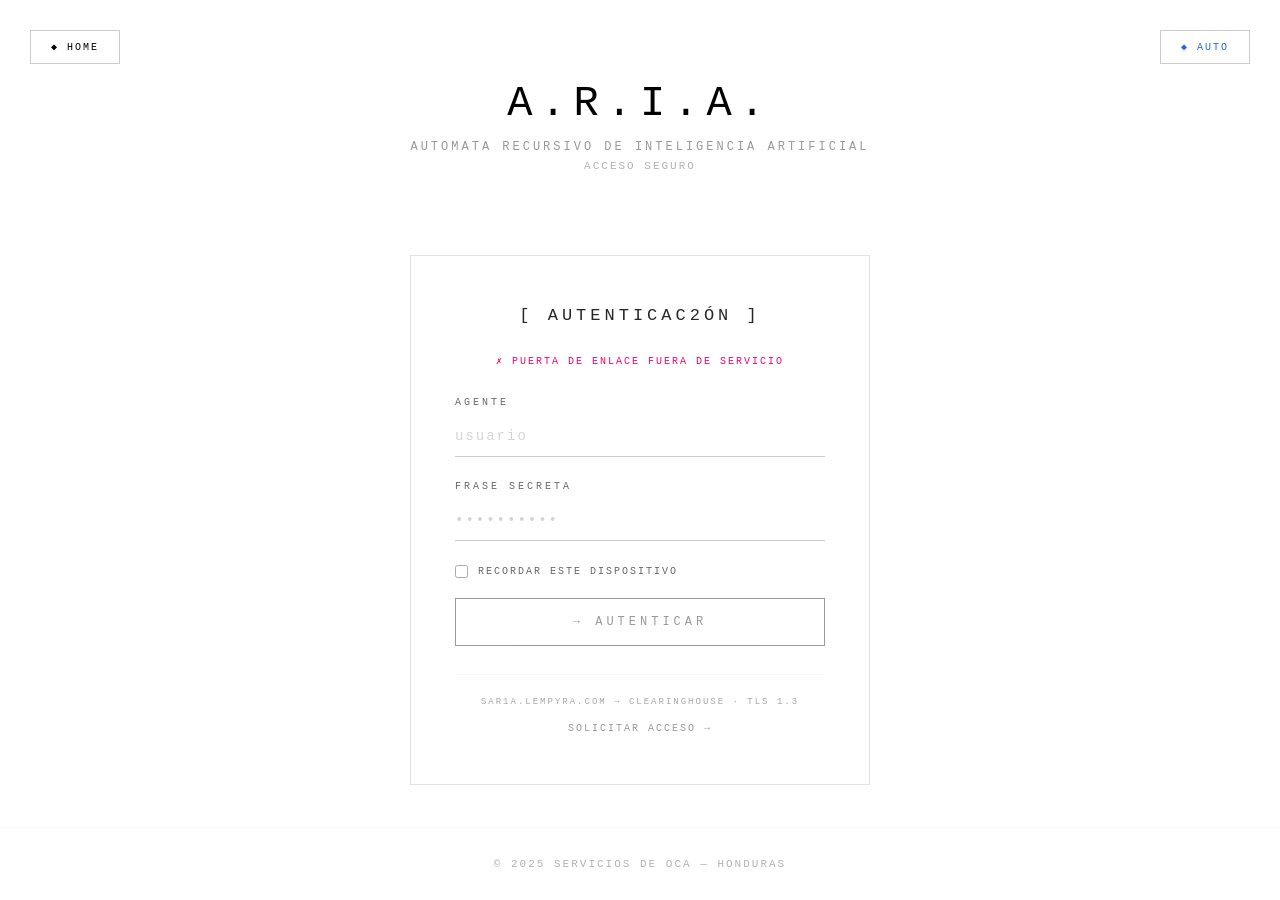
==== docs/aria/index.html @ cd05f9b4 "getting new version live" ====
<!DOCTYPE html>
<html lang="es">
<head>
<meta charset="UTF-8">
<meta name="viewport" content="width=device-width, initial-scale=1.0">
<title>Servicios De Oca · Aria</title>

<!-- Auth-guard FIRST: depth 1 under docs/ → ../auth-guard.js -->
<script src="../auth-guard.js"></script>

<!-- store.js BEFORE any module that reads window.ImgStore. -->
<script src="store.js?v=1"></script>

<style>
  :root {
    --font-mono: 'Courier New', Courier, monospace;
    --accent-purple: #9d00ff;
    --accent-blue:   #2563eb;
    --accent-green:  #10b981;
    --accent-red:    #ff0066;
    --accent-cyan:   #00d4ff;
    --accent-orange: #ff6600;
  }

  * { margin: 0; padding: 0; box-sizing: border-box; }

  html, body { height: 100%; overflow: hidden; }

  body {
    font-family: var(--font-mono);
    transition: background 0.6s ease, color 0.6s ease;
  }

  /* ── THEME STATES (mirrors serviciosdeoca homepage) ───────────────────── */
  body.dark  { background: #000000; color: #ffffff; }
  body.light { background: #ffffff; color: #000000; }

  /* CSS vars per theme */
  body.dark  { --b-dim: #222; --b-mid: #333; --b-active: #555; --panel: rgba(255,255,255,0.02); --panel-2: rgba(255,255,255,0.04); --txt-dim: #888; --txt-ghost: #555; }
  body.light { --b-dim: rgba(0,0,0,0.10); --b-mid: rgba(0,0,0,0.18); --b-active: rgba(0,0,0,0.32); --panel: rgba(0,0,0,0.02); --panel-2: rgba(0,0,0,0.04); --txt-dim: #666; --txt-ghost: #999; }

  /* ── THEME INDICATOR (top-right diamond, same as homepage) ────────────── */
  .theme-indicator {
    position: fixed; top: 20px; right: 20px;
    font-size: 10px; letter-spacing: 2px; text-transform: uppercase;
    padding: 8px 16px; border: 1px solid;
    transition: all 0.6s ease; z-index: 100;
    backdrop-filter: blur(10px);
    cursor: pointer; user-select: none;
  }
  body.dark  .theme-indicator { border-color: #333; background: rgba(0,0,0,0.6);   color: #00ff00; }
  body.light .theme-indicator { border-color: rgba(0,0,0,0.2); background: rgba(255,255,255,0.8); color: var(--accent-blue); }

  /* ── SHELL ─────────────────────────────────────────────────────────────── */
  .shell { height: 100vh; display: grid; grid-template-rows: auto 1fr; }

  /* ── HEADER ────────────────────────────────────────────────────────────── */
  header {
    padding: 18px 24px 14px;
    border-bottom: 1px solid var(--b-dim);
    display: flex; flex-direction: column; gap: 6px;
  }
  .header-row {
    display: flex; justify-content: space-between; align-items: baseline;
    gap: 16px; flex-wrap: wrap;
  }
  .crumbs {
    font-size: 9px; letter-spacing: 2.5px; text-transform: uppercase;
    color: var(--txt-dim);
  }
  .crumbs a { color: var(--txt-dim); text-decoration: none; transition: color 0.2s; }
  .crumbs a:hover { color: var(--accent-purple); }
  .crumbs .sep { opacity: 0.4; margin: 0 6px; }
  .crumbs .here { font-weight: bold; }
  body.dark  .crumbs .here { color: #fff; }
  body.light .crumbs .here { color: #000; }

  .title {
    font-size: 28px; font-weight: 300; letter-spacing: 8px;
    text-transform: uppercase; line-height: 1;
  }
  .subtitle {
    font-size: 10px; letter-spacing: 3px;
    color: var(--txt-dim); text-transform: lowercase;
  }

  .header-right {
    display: flex; align-items: center; gap: 18px;
    font-size: 9px; letter-spacing: 2px; text-transform: uppercase;
    margin-right: 110px; /* gutter for the theme indicator */
  }
  .header-right a {
    color: var(--txt-dim); text-decoration: none; transition: color 0.2s;
  }
  .header-right a:hover { color: var(--accent-purple); }
  #logout-link:hover { color: var(--accent-red); }

  /* ── MAIN GRID ─────────────────────────────────────────────────────────── */
  main {
    display: grid;
    grid-template-columns: 60fr 40fr;
    min-height: 0; overflow: hidden;
  }

  /* ── IMAGE PANE ────────────────────────────────────────────────────────── */
  #image-pane {
    position: relative;
    border-right: 1px solid var(--b-dim);
    overflow-y: auto;
    padding: 20px 24px 60px;
    scrollbar-width: thin;
    scrollbar-color: var(--b-active) transparent;
  }
  #image-pane::-webkit-scrollbar { width: 6px; }
  #image-pane::-webkit-scrollbar-thumb { background: var(--b-active); border-radius: 3px; }

  .pane-title {
    font-size: 10px; letter-spacing: 5px; text-transform: uppercase;
    color: var(--txt-dim); margin-bottom: 16px;
    display: flex; justify-content: space-between; align-items: center;
  }
  .pane-title .pane-mini {
    font-size: 9px; letter-spacing: 1.5px;
    color: var(--txt-ghost); text-transform: none;
  }

  #img-status-row {
    display: flex; flex-wrap: wrap; gap: 6px;
    font-size: 9px; letter-spacing: 1.5px; text-transform: uppercase;
    margin-bottom: 18px;
  }
  .img-host-pill {
    padding: 4px 10px; border: 1px solid var(--b-mid);
    color: var(--txt-dim); background: transparent;
    transition: all 0.2s;
  }
  .img-host-pill.alive {
    color: var(--accent-green); border-color: var(--accent-green);
  }
  .img-host-pill.dead {
    color: var(--accent-red); border-color: var(--accent-red);
  }
  .img-host-pill.cloud::after { content: ' ⏱'; opacity: 0.7; }

  .img-section { display: flex; flex-direction: column; gap: 6px; margin-bottom: 14px; }
  .img-label {
    font-size: 9px; letter-spacing: 2.5px; text-transform: uppercase;
    color: var(--txt-dim);
  }
  .img-input, .img-select, .img-textarea {
    background: transparent;
    border: 1px solid var(--b-mid);
    color: inherit;
    font-family: var(--font-mono);
    font-size: 12px;
    padding: 9px 11px;
    outline: none;
    transition: border-color 0.2s, background 0.2s;
  }
  body.dark  .img-input, body.dark  .img-select, body.dark  .img-textarea { background: rgba(255,255,255,0.02); }
  body.light .img-input, body.light .img-select, body.light .img-textarea { background: rgba(0,0,0,0.02); }
  .img-input:focus, .img-select:focus, .img-textarea:focus {
    border-color: var(--accent-purple);
  }
  .img-textarea { min-height: 64px; resize: vertical; line-height: 1.4; }

  .img-grid-2 { display: grid; grid-template-columns: 1fr 1fr; gap: 10px; margin-bottom: 14px; }

  #img-latency-warn, #img-private-warn {
    display: none;
    padding: 10px 12px;
    font-size: 10px; letter-spacing: 1px; line-height: 1.5;
    margin-bottom: 14px;
    border: 1px solid;
  }
  #img-latency-warn { border-color: var(--accent-purple); color: var(--accent-purple); background: rgba(157,0,255,0.06); }
  #img-private-warn { border-color: var(--accent-cyan);   color: var(--accent-cyan);   background: rgba(0,212,255,0.06); }
  #img-latency-warn.show, #img-private-warn.show { display: block; }

  .img-generate-btn {
    background: transparent;
    border: 1px solid;
    font-family: var(--font-mono);
    font-size: 12px; letter-spacing: 4px; text-transform: uppercase;
    padding: 13px 16px;
    cursor: pointer; width: 100%;
    margin-top: 4px;
    transition: all 0.3s cubic-bezier(0.4, 0, 0.2, 1);
    color: inherit;
  }
  body.dark  .img-generate-btn { border-color: #fff; }
  body.light .img-generate-btn { border-color: #000; }
  body.dark  .img-generate-btn:hover:not(:disabled) { background: #fff; color: #000; transform: translateY(-2px); }
  body.light .img-generate-btn:hover:not(:disabled) { background: #000; color: #fff; transform: translateY(-2px); }
  .img-generate-btn:disabled { opacity: 0.35; cursor: wait; }

  .gallery-section { margin-top: 24px; }
  .gallery-label {
    font-size: 9px; letter-spacing: 3px; text-transform: uppercase;
    color: var(--txt-dim); margin-bottom: 12px;
    display: flex; justify-content: space-between; align-items: center;
  }
  .gallery-label .hint {
    color: var(--txt-ghost); text-transform: none;
    letter-spacing: 1px; font-size: 9px;
  }

  #img-jobs { display: flex; flex-direction: column; gap: 12px; }
  .img-job {
    border: 1px solid var(--b-mid);
    padding: 12px 14px;
    font-size: 10px; color: var(--txt-dim);
    display: flex; flex-direction: column; gap: 6px;
    transition: border-color 0.25s, transform 0.2s;
  }
  .img-job:hover { border-color: var(--accent-purple); }
  body.dark  .img-job { background: rgba(255,255,255,0.02); }
  body.light .img-job { background: rgba(0,0,0,0.015); }

  .img-job .job-head {
    display: flex; justify-content: space-between;
    font-size: 9px; letter-spacing: 1.5px; text-transform: uppercase;
  }
  .img-job .job-head .job-id    { color: var(--accent-blue); }
  .img-job .job-head .job-state { color: var(--accent-purple); }
  .img-job .job-head .job-state.done   { color: var(--accent-green); }
  .img-job .job-head .job-state.failed { color: var(--accent-red); }
  .img-job .job-prompt { font-style: italic; line-height: 1.4; font-size: 11px; }
  body.dark  .img-job .job-prompt { color: #ddd; }
  body.light .img-job .job-prompt { color: #222; }
  .img-job .job-img { max-width: 100%; margin-top: 4px; display: block; }

  .empty-hint {
    text-align: center; color: var(--txt-ghost);
    font-size: 10px; letter-spacing: 2px; padding: 22px 0; text-transform: uppercase;
  }

  .store-footer {
    border-top: 1px solid var(--b-dim);
    padding-top: 12px; margin-top: 16px;
    font-size: 10px; letter-spacing: 1.5px;
    color: var(--txt-dim);
    display: flex; justify-content: space-between; align-items: center;
  }
  .store-footer a { text-decoration: none; }

  /* ── CHAT PANE ─────────────────────────────────────────────────────────── */
  #chat-pane {
    display: flex; flex-direction: column;
    overflow: hidden; min-height: 0;
  }
  #chat-header {
    padding: 14px 18px 12px;
    border-bottom: 1px solid var(--b-dim);
    display: flex; flex-direction: column; gap: 8px;
    flex-shrink: 0;
  }
  .chat-header-row {
    display: flex; justify-content: space-between; align-items: center;
    gap: 10px; flex-wrap: wrap;
  }
  .chat-title {
    font-size: 10px; letter-spacing: 5px; text-transform: uppercase;
    color: var(--txt-dim);
  }
  /* sar1a-only — host filter is redundant when there's only one host. */
  #chat-host-filter { display: none; }
  #chat-model-select {
    background: transparent;
    border: 1px solid var(--b-mid);
    color: inherit;
    font-family: var(--font-mono);
    font-size: 10px;
    padding: 5px 8px;
    letter-spacing: 1px;
    cursor: pointer; flex: 1; min-width: 0;
  }
  body.dark  #chat-model-select { background: rgba(255,255,255,0.02); }
  body.light #chat-model-select { background: rgba(0,0,0,0.02); }
  #chat-model-select:focus { border-color: var(--accent-purple); outline: none; }

  #chat-host-badge {
    font-size: 8px; padding: 4px 9px;
    background: rgba(157,0,255,0.12); color: var(--accent-purple);
    letter-spacing: 1.5px; text-transform: uppercase;
    border: 1px solid var(--accent-purple);
  }
  #chat-host-badge.offline {
    background: rgba(255,0,102,0.12); color: var(--accent-red);
    border-color: var(--accent-red);
  }

  #chat-output {
    flex: 1; overflow-y: auto;
    padding: 14px 16px;
    font-size: 11px; line-height: 1.6;
    scrollbar-width: thin; scrollbar-color: var(--b-active) transparent;
  }
  #chat-output::-webkit-scrollbar { width: 6px; }
  #chat-output::-webkit-scrollbar-thumb { background: var(--b-active); }

  .chat-msg {
    margin-bottom: 10px; padding: 8px 12px;
    border-left: 2px solid var(--b-mid);
    word-wrap: break-word; white-space: pre-wrap;
  }
  .chat-msg.user      { border-left-color: var(--accent-blue); }
  .chat-msg.assistant { border-left-color: var(--accent-purple); }
  body.dark  .chat-msg.user      { color: var(--accent-cyan); }
  body.light .chat-msg.user      { color: var(--accent-blue); }
  body.dark  .chat-msg.assistant { color: #ddd; }
  body.light .chat-msg.assistant { color: #111; }
  .chat-msg.system {
    border-left-color: var(--accent-orange);
    color: var(--accent-orange);
    font-size: 10px; opacity: 0.85;
  }
  .chat-msg .role-tag {
    display: block; font-size: 8px; letter-spacing: 2px;
    color: var(--txt-dim); margin-bottom: 4px; text-transform: uppercase;
  }

  #chat-input-line {
    border-top: 1px solid var(--b-dim);
    padding: 10px 14px;
    display: flex; align-items: flex-end; gap: 8px;
    flex-shrink: 0;
  }
  #chat-input {
    flex: 1;
    background: transparent;
    border: 1px solid var(--b-mid);
    color: inherit;
    font-family: var(--font-mono);
    font-size: 11px;
    padding: 8px 11px;
    resize: none; min-height: 32px; max-height: 100px;
    outline: none;
    transition: border-color 0.2s;
  }
  body.dark  #chat-input { background: rgba(255,255,255,0.02); }
  body.light #chat-input { background: rgba(0,0,0,0.02); }
  #chat-input:focus { border-color: var(--accent-purple); }

  #chat-send {
    background: transparent;
    border: 1px solid var(--accent-purple);
    color: var(--accent-purple);
    font-family: var(--font-mono);
    font-size: 9px; letter-spacing: 2px; text-transform: uppercase;
    padding: 7px 14px;
    cursor: pointer; transition: all 0.25s;
  }
  #chat-send:hover:not(:disabled) {
    background: var(--accent-purple); color: #fff;
  }
  #chat-send:disabled { opacity: 0.35; cursor: not-allowed; }

  /* Manual reload button — next to model selectors. Replaces 10s auto-probe. */
  .reload-btn {
    background: transparent;
    border: 1px solid var(--b-mid);
    color: inherit;
    font-family: var(--font-mono);
    font-size: 13px;
    padding: 4px 10px;
    cursor: pointer;
    transition: all 0.2s;
    flex-shrink: 0;
    line-height: 1;
  }
  .reload-btn:hover:not(:disabled) {
    color: var(--accent-purple);
    border-color: var(--accent-purple);
  }
  .reload-btn:disabled { opacity: 0.4; cursor: wait; }

  /* ── MOBILE ────────────────────────────────────────────────────────────── */
  @media (max-width: 900px) {
    html, body { overflow: auto; }
    .shell { height: auto; min-height: 100vh; }
    main { grid-template-columns: 1fr; grid-template-rows: auto auto; }
    #image-pane { border-right: none; border-bottom: 1px solid var(--b-dim); }
    #chat-pane { height: 70vh; }
    .title { font-size: 22px; letter-spacing: 5px; }
    .img-grid-2 { grid-template-columns: 1fr; }
    .header-right { margin-right: 90px; }
  }
</style>
</head>
<body class="dark">

<div class="theme-indicator" onclick="cycleThemeMode()">&#9670; <span class="theme-label">AUTO</span></div>

<div class="shell">

  <header>
    <div class="header-row">
      <div class="crumbs">
        <a href="../">servicios de oca</a><span class="sep">/</span>
        <span class="here">aria</span>
      </div>
      <div class="header-right">
        <a href="../">home</a>
        <a href="#" id="logout-link">salir</a>
      </div>
    </div>
    <div class="header-row" style="align-items:flex-end;">
      <div>
        <div class="title">Aria</div>
        <div class="subtitle">generación de imagen · inferencia llm · servicios de oca</div>
      </div>
    </div>
  </header>

  <main>

    <!-- ── IMAGE PANE ───────────────────────────────────────────────────── -->
    <section id="image-pane">
      <div class="pane-title">
        <span>&#9672; imagen</span>
        <span class="pane-mini">lunaDrawings · diffusion</span>
      </div>

      <div id="img-status-row" title="checkpoints alcanzables"></div>

      <div id="img-private-warn">
        &#9888; navegación privada detectada — las imágenes podrían no persistir.
      </div>

      <div class="img-section">
        <div class="img-label">modelo · checkpoint</div>
        <div style="display:flex;gap:8px;">
          <select id="img-model" class="img-select" style="flex:1;min-width:0;"></select>
          <button id="img-reload" class="reload-btn" type="button" title="recargar modelos">&#8635;</button>
        </div>
      </div>

      <div class="img-section">
        <div class="img-label">receta (preset)</div>
        <select id="img-recipe" class="img-select"><option value="">— ninguna / libre —</option></select>
      </div>

      <div class="img-section">
        <div class="img-label">prompt</div>
        <textarea id="img-prompt" class="img-textarea" placeholder="sacerdotisa cyberpunk etérea, altar de neón, niebla volumétrica..."></textarea>
      </div>

      <div class="img-section">
        <div class="img-label">prompt negativo (opcional)</div>
        <textarea id="img-neg" class="img-textarea" style="min-height:44px" placeholder="borroso, baja calidad, marca de agua, deformado"></textarea>
      </div>

      <div class="img-grid-2">
        <div class="img-section" style="margin-bottom:0;">
          <div class="img-label">pasos</div>
          <input id="img-steps" class="img-input" type="number" min="1" max="100" value="30">
        </div>
        <div class="img-section" style="margin-bottom:0;">
          <div class="img-label">seed (-1 = aleatorio)</div>
          <input id="img-seed" class="img-input" type="number" value="-1">
        </div>
      </div>

      <div id="img-latency-warn">
        &#9888; OBJETIVO NUBE — generación esperada <strong>20-30 min</strong>.
        El trabajo correrá en <span id="img-warn-host">peer nube</span> y volverá
        cuando esté listo. Puede abandonar la pestaña; el tile sigue actualizando.
      </div>

      <button id="img-generate" class="img-generate-btn">&#9205; generar</button>

      <div class="gallery-section">
        <div class="gallery-label">
          <span>generaciones recientes</span>
          <span class="hint">tap a un tile para reusar</span>
        </div>
        <div id="img-jobs">
          <div class="empty-hint" id="empty-hint">— galería vacía —</div>
        </div>
      </div>
    </section>

    <!-- ── CHAT PANE ────────────────────────────────────────────────────── -->
    <section id="chat-pane">
      <div id="chat-header">
        <div class="chat-header-row">
          <span class="chat-title">&#9671; inferencia</span>
          <span id="chat-host-badge">llm</span>
        </div>
        <div class="chat-header-row">
          <select id="chat-host-filter" title="filtro orquestador" style="flex:0 0 auto;"></select>
          <select id="chat-model-select" title="modelo" style="flex:1;min-width:0;"></select>
          <button id="chat-reload" class="reload-btn" type="button" title="recargar modelos">&#8635;</button>
        </div>
      </div>
      <div id="chat-output"></div>
      <div id="chat-input-line">
        <textarea id="chat-input" placeholder="mensaje... (Cmd+Enter para enviar)" rows="1"></textarea>
        <button id="chat-send" type="button">&rarr; enviar</button>
      </div>
    </section>

  </main>

</div>

<script>
// ═══════════════════════════════════════════════════
// THEME — auto/dark/light/cycling (mirrors serviciosdeoca homepage)
// ═══════════════════════════════════════════════════
var THEME_MODES = ['auto', 'dark', 'light', 'cycling'];
var themeCurrent = 'auto';
var themeCyclingTimer = null;

function getAutoTheme() {
  var hour = new Date().getHours();
  return (hour >= 6 && hour < 18) ? 'light' : 'dark';
}
function applyTheme(t) {
  document.body.classList.remove('dark', 'light');
  document.body.classList.add(t);
}
function updateThemeLabel() {
  var labels = { auto: 'AUTO', dark: 'DARK', light: 'LIGHT', cycling: 'CYCLING' };
  var lbl = document.querySelector('.theme-label');
  if (lbl) lbl.textContent = labels[themeCurrent];
}
function stopCycling() {
  if (themeCyclingTimer) { clearTimeout(themeCyclingTimer); themeCyclingTimer = null; }
}
function startCycling() {
  (function cycle() {
    var next = 3000 + Math.random() * 2000;
    var isDark = document.body.classList.contains('dark');
    applyTheme(isDark ? 'light' : 'dark');
    themeCyclingTimer = setTimeout(cycle, next);
  })();
}
function setThemeMode(m) {
  stopCycling();
  themeCurrent = m;
  localStorage.setItem('oca_theme_mode', m);
  updateThemeLabel();
  if (m === 'auto')         applyTheme(getAutoTheme());
  else if (m === 'dark')    applyTheme('dark');
  else if (m === 'light')   applyTheme('light');
  else if (m === 'cycling') startCycling();
}
function cycleThemeMode() {
  var idx = THEME_MODES.indexOf(themeCurrent);
  setThemeMode(THEME_MODES[(idx + 1) % THEME_MODES.length]);
}
(function initTheme() {
  var saved = localStorage.getItem('oca_theme_mode');
  setThemeMode((saved && THEME_MODES.indexOf(saved) >= 0) ? saved : 'auto');
})();

// Logout: wipe oca_* and bounce to login.
document.getElementById('logout-link').addEventListener('click', function (e) {
  e.preventDefault();
  sessionStorage.removeItem('oca_token');
  sessionStorage.removeItem('oca_refresh');
  sessionStorage.removeItem('oca_user');
  var base = (location.pathname.match(/^(.*\/docs\/)/) || ['', '/'])[1];
  window.location.replace(base + 'login/');
});

// Private-browsing detect
(async function detectPrivate() {
  try {
    if (!navigator.storage || !navigator.storage.estimate) return;
    var est = await navigator.storage.estimate();
    if (est.quota && est.quota < 120 * 1024 * 1024) {
      document.getElementById('img-private-warn').classList.add('show');
    }
  } catch (_) {}
})();

// ═══════════════════════════════════════════════════
// SESSION REFRESH
// ═══════════════════════════════════════════════════
const SAR1A_URL = 'https://sar1a.lempyra.com';
const CLIENT_ID = 'portal';

async function refreshSession() {
  const refreshToken = sessionStorage.getItem('oca_refresh');
  if (!refreshToken) return false;
  try {
    const res = await fetch(`${SAR1A_URL}/auth/refresh`, {
      method: 'POST',
      headers: { 'Content-Type': 'application/json' },
      body: JSON.stringify({
        grant_type:    'refresh_token',
        refresh_token: refreshToken,
        client_id:     CLIENT_ID,
      }),
    });
    if (!res.ok) return false;
    const data = await res.json();
    if (!data.access_token) return false;
    sessionStorage.setItem('oca_token', data.access_token);
    if (data.refresh_token) sessionStorage.setItem('oca_refresh', data.refresh_token);
    console.log('[oca.aria] session refreshed via sar1a');
    return true;
  } catch (e) {
    console.warn('[oca.aria] refresh failed:', e);
    return false;
  }
}

setInterval(async () => {
  const tok = sessionStorage.getItem('oca_token');
  if (!tok) return;
  try {
    const p = JSON.parse(atob(tok.split('.')[1]));
    if (!p.exp) return;
    const remaining = p.exp - Date.now()/1000;
    if (remaining < 300 && remaining > 0) {
      await refreshSession();
    } else if (remaining <= 0) {
      sessionStorage.removeItem('oca_token');
      const base = (location.pathname.match(/^(.*\/docs\/)/) || ['', '/'])[1];
      window.location.replace(base + 'login/');
    }
  } catch (_) {}
}, 60000);

// ═══════════════════════════════════════════════════
// IMAGE MODULE
// ═══════════════════════════════════════════════════
(function () {
  const HOST_PROXY = { url: SAR1A_URL, label: 'sar1a', kind: 'orch', lan: false };
  const STORAGE_IMG_MODEL = 'oca_img_model';
  const PROBE_TIMEOUT = 2500;
  const POLL_INTERVAL = 5000;
  const ACTIVE_JOBS_KEY = 'oca_img_jobs';

  function loadActiveJobs() {
    try { return JSON.parse(localStorage.getItem(ACTIVE_JOBS_KEY) || '[]'); }
    catch (_) { return []; }
  }
  function saveActiveJobs(jobs) {
    try { localStorage.setItem(ACTIVE_JOBS_KEY, JSON.stringify(jobs)); } catch (_) {}
  }
  function rememberJob(rec) {
    const jobs = loadActiveJobs().filter(j => j.job_id !== rec.job_id);
    jobs.unshift(rec);
    saveActiveJobs(jobs.slice(0, 20));
  }
  function forgetJob(jobId) {
    saveActiveJobs(loadActiveJobs().filter(j => j.job_id !== jobId));
  }

  const elStatus   = document.getElementById('img-status-row');
  const elModel    = document.getElementById('img-model');
  const elRecipe   = document.getElementById('img-recipe');
  const elPrompt   = document.getElementById('img-prompt');
  const elNeg      = document.getElementById('img-neg');
  const elSteps    = document.getElementById('img-steps');
  const elSeed     = document.getElementById('img-seed');
  const elGen      = document.getElementById('img-generate');
  const elJobs     = document.getElementById('img-jobs');
  const elWarn     = document.getElementById('img-latency-warn');
  const elWarnHost = document.getElementById('img-warn-host');
  const elEmpty    = document.getElementById('empty-hint');

  const modelMap   = new Map();
  const recipes    = [];
  let activeHosts  = [];
  let mode         = 'unknown';

  const path = {
    models:   h => h.kind === 'orch' ? '/img/v1/models'      : '/v1/models',
    generate: h => h.kind === 'orch' ? '/img/v1/generate'    : '/v1/generate',
    job:      (h, id) => h.kind === 'orch' ? `/img/v1/jobs/${id}` : `/v1/jobs/${id}`,
    image:    (h, f)  => h.kind === 'orch' ? `/img/outputs/${f}`  : `/outputs/${f}`,
    recipes:  h => h.kind === 'orch' ? '/img/v1/recipes'     : '/v1/recipes',
  };
  function authHeaders(h) {
    if (h.label !== 'sar1a') return {};
    const tok = sessionStorage.getItem('oca_token');
    return tok ? { 'Authorization': `Bearer ${tok}` } : {};
  }
  function normalizeCheckpoints(host, json) {
    if (host.kind === 'orch') return json.all || [];
    return json.checkpoints || [];
  }

  async function fetchWithRefresh(url, init, host) {
    let r = await fetch(url, init);
    if (r.status === 401 && host.label === 'sar1a') {
      const ok = await refreshSession().catch(() => false);
      if (ok) {
        const newInit = { ...init, headers: { ...(init && init.headers), ...authHeaders(host) } };
        r = await fetch(url, newInit);
      }
    }
    return r;
  }

  async function probeHost(h) {
    try {
      const r = await fetch(h.url + path.models(h), {
        headers: authHeaders(h),
        signal: AbortSignal.timeout(PROBE_TIMEOUT),
      });
      if (!r.ok) return { host: h, ok: false, err: `HTTP ${r.status}` };
      return { host: h, ok: true, ids: normalizeCheckpoints(h, await r.json()) };
    } catch (e) {
      return { host: h, ok: false, err: e.name === 'TimeoutError' ? 'timeout' : e.message };
    }
  }

  function renderStatusRow() {
    elStatus.innerHTML = '';
    const h = HOST_PROXY;
    const live = activeHosts.find(a => a.host.label === h.label);
    const pill = document.createElement('span');
    pill.className = 'img-host-pill ' + (live ? 'alive' : 'dead') + ' cloud';
    pill.textContent = h.label + (live ? ` · ${live.ids.length}` : ' · —');
    pill.title = live ? `${live.ids.length} checkpoints via sar1a` : 'sar1a inalcanzable';
    elStatus.appendChild(pill);
  }

  function rebuildModelDropdown() {
    const prev = elModel.value || localStorage.getItem(STORAGE_IMG_MODEL);
    elModel.innerHTML = '';
    if (!modelMap.size) {
      const o = document.createElement('option');
      o.value = ''; o.textContent = '— sar1a inalcanzable —';
      elModel.appendChild(o);
      elGen.disabled = true;
      updateLatencyWarning();
      return;
    }
    elGen.disabled = false;
    const ids = [...modelMap.keys()].sort();
    for (const id of ids) {
      const h = modelMap.get(id);
      const o = document.createElement('option');
      o.value = id;
      o.textContent = `${id} · ${h.label}`;
      elModel.appendChild(o);
    }
    if (prev && modelMap.has(prev)) elModel.value = prev;
    updateLatencyWarning();
  }

  function updateLatencyWarning() {
    const id = elModel.value;
    if (!id) { elWarn.classList.remove('show'); return; }
    const h = modelMap.get(id);
    if (h && !h.lan) {
      elWarn.classList.add('show');
      elWarnHost.textContent = h.label;
    } else {
      elWarn.classList.remove('show');
    }
  }
  elModel.addEventListener('change', () => {
    localStorage.setItem(STORAGE_IMG_MODEL, elModel.value);
    updateLatencyWarning();
  });

  async function loadRecipes(host) {
    try {
      const r = await fetchWithRefresh(
        host.url + path.recipes(host),
        { headers: authHeaders(host), signal: AbortSignal.timeout(PROBE_TIMEOUT) },
        host,
      );
      if (!r.ok) return;
      const list = await r.json();
      if (!Array.isArray(list)) return;
      recipes.length = 0;
      recipes.push(...list);
      while (elRecipe.options.length > 1) elRecipe.remove(1);
      for (const rec of recipes) {
        const o = document.createElement('option');
        o.value = rec.name;
        o.textContent = rec.name;
        elRecipe.appendChild(o);
      }
    } catch (_) {}
  }

  elRecipe.addEventListener('change', () => {
    const r = recipes.find(x => x.name === elRecipe.value);
    if (!r) return;
    if (r.prompt)   elPrompt.value = r.prompt;
    if (r.negative) elNeg.value    = r.negative;
    if (r.steps)    elSteps.value  = r.steps;
    if (r.model && modelMap.has(r.model)) {
      elModel.value = r.model;
      updateLatencyWarning();
    }
  });

  async function probeAll() {
    modelMap.clear();
    activeHosts = [];
    const proxy = await probeHost(HOST_PROXY);
    if (proxy.ok) {
      mode = 'via-sar1a';
      for (const id of proxy.ids) modelMap.set(id, HOST_PROXY);
      activeHosts.push(proxy);
    } else {
      mode = 'offline';
    }
    renderStatusRow();
    rebuildModelDropdown();
    if (activeHosts[0]) loadRecipes(activeHosts[0].host);
    console.log(`[oca.img] mode=${mode} models=${modelMap.size}`);
  }

  function hideEmptyIfNeeded() {
    if (elEmpty && elJobs.children.length > 1) elEmpty.style.display = 'none';
    else if (elEmpty && elJobs.children.length <= 1) elEmpty.style.display = '';
  }

  function jobTile(job, host) {
    const div = document.createElement('div');
    div.className = 'img-job';
    div.dataset.jobId = job.job_id;
    div.dataset.hostLabel = host.label;
    div.innerHTML = `
      <div class="job-head">
        <span class="job-id">${job.job_id.slice(0, 8)} · ${host.label}</span>
        <span class="job-state">${job.status}</span>
      </div>
      <div class="job-prompt"></div>
    `;
    return div;
  }
  function updateJobTile(div, job, host) {
    const stateEl = div.querySelector('.job-state');
    stateEl.textContent = job.status;
    stateEl.classList.toggle('done', job.status === 'done');
    stateEl.classList.toggle('failed', job.status === 'failed');
    if (job.status === 'done' && job.images && job.images.length && !div.dataset.fetched) {
      div.dataset.fetched = '1';
      fetchAndPersist(div, job, host).catch(e => console.warn('img persist failed', e));
    }
    if (job.error) {
      const err = div.querySelector('.job-prompt');
      err.textContent = '✗ ' + job.error;
      err.style.color = 'var(--accent-red)';
    }
  }

  async function fetchAndPersist(div, job, host) {
    const fetched = [];
    for (const f of job.images) {
      try {
        const r = await fetchWithRefresh(
          host.url + path.image(host, f),
          { headers: authHeaders(host) },
          host,
        );
        if (!r.ok) {
          appendErrorLine(div, `${f} → HTTP ${r.status}`);
          continue;
        }
        const blob = await r.blob();
        appendImage(div, blob);
        fetched.push({ filename: f, blob, mimeType: blob.type, byte_size: blob.size });
      } catch (e) {
        appendErrorLine(div, `${f} → ${e.message}`);
      }
    }
    if (fetched.length && window.ImgStore) {
      const meta = JSON.parse(div.dataset.meta || '{}');
      try {
        const rec = {
          id:          job.job_id,
          ts:          Date.now(),
          prompt:      meta.prompt || '',
          negative:    meta.negative || '',
          model:       meta.model || '',
          recipe:      meta.recipe || null,
          hostLabel:   host.label,
          hostUrl:     host.url,
          steps:       meta.steps,
          seed:        meta.seed,
          started_at:  meta.started_at || Date.now(),
          finished_at: Date.now(),
          images:      fetched,
        };
        await window.ImgStore.put(rec);
        renderTileMeta(div, rec);
        renderUsageFooter();
      } catch (e) {
        console.warn('ImgStore.put failed', e);
      }
    }
  }

  function appendImage(div, blob) {
    const url = URL.createObjectURL(blob);
    const img = document.createElement('img');
    img.className = 'job-img';
    img.src = url;
    const obs = new MutationObserver(() => {
      if (!div.isConnected) { URL.revokeObjectURL(url); obs.disconnect(); }
    });
    if (div.parentNode) obs.observe(div.parentNode, { childList: true });
    div.appendChild(img);
  }

  function appendErrorLine(div, text) {
    const line = document.createElement('div');
    line.style.color = 'var(--accent-red)';
    line.style.fontSize = '10px';
    line.textContent = '✗ ' + text;
    div.appendChild(line);
  }

  async function pollJob(host, jobId, tile) {
    let backoff = POLL_INTERVAL;
    while (true) {
      try {
        const r = await fetchWithRefresh(
          host.url + path.job(host, jobId),
          { headers: authHeaders(host) },
          host,
        );
        if (r.ok) {
          const job = await r.json();
          updateJobTile(tile, job, host);
          if (job.status === 'done' || job.status === 'failed') {
            forgetJob(jobId);
            return;
          }
          backoff = POLL_INTERVAL;
        } else if (r.status === 404) {
          backoff = Math.min(backoff * 1.5, 60000);
          if (backoff >= 60000) {
            tile.querySelector('.job-state').textContent = 'lost';
            tile.querySelector('.job-state').classList.add('failed');
            forgetJob(jobId);
            return;
          }
        }
      } catch (_) {}
      await new Promise(res => setTimeout(res, backoff));
    }
  }

  function reattachJobs() {
    const jobs = loadActiveJobs();
    for (const rec of jobs) {
      const host = HOST_PROXY;
      const tile = jobTile({ job_id: rec.job_id, status: 'reconnecting' }, host);
      tile.querySelector('.job-prompt').textContent = (rec.prompt || '').slice(0, 200);
      elJobs.appendChild(tile);
      hideEmptyIfNeeded();
      pollJob(host, rec.job_id, tile);
    }
  }

  async function generate() {
    const id = elModel.value;
    if (!id) return;
    const host = modelMap.get(id);
    const promptText = elPrompt.value.trim();
    if (!promptText && !elRecipe.value) {
      alert('Indica un prompt o elige una receta.');
      return;
    }
    const seed  = parseInt(elSeed.value, 10);
    const steps = parseInt(elSteps.value, 10);
    const body = {
      model:    id,
      prompt:   promptText || undefined,
      negative: elNeg.value.trim() || undefined,
      steps:    isNaN(steps) ? 30 : steps,
      seed:     (isNaN(seed) || seed < 0) ? null : seed,
    };
    if (elRecipe.value) body.recipe = elRecipe.value;

    elGen.disabled = true;
    elGen.textContent = '⏳ enviando…';

    try {
      const r = await fetchWithRefresh(
        host.url + path.generate(host),
        {
          method: 'POST',
          headers: { 'Content-Type': 'application/json', ...authHeaders(host) },
          body: JSON.stringify(body),
        },
        host,
      );
      if (!r.ok) throw new Error(`HTTP ${r.status}: ${(await r.text()).slice(0, 200)}`);
      const job = await r.json();
      const tile = jobTile(job, host);
      const promptForTile = promptText || `recipe:${body.recipe}`;
      tile.querySelector('.job-prompt').textContent = promptForTile.slice(0, 200);
      tile.dataset.meta = JSON.stringify({
        prompt:     promptText,
        negative:   body.negative || '',
        model:      id,
        recipe:     body.recipe || null,
        steps:      body.steps,
        seed:       body.seed,
        started_at: Date.now(),
      });
      if (elEmpty) elEmpty.style.display = 'none';
      elJobs.prepend(tile);
      rememberJob({ job_id: job.job_id, host_label: host.label, prompt: promptForTile, started_at: Date.now() });
      pollJob(host, job.job_id, tile);
    } catch (e) {
      const errTile = document.createElement('div');
      errTile.className = 'img-job';
      errTile.innerHTML = `<div class="job-head"><span class="job-id">submit failed</span><span class="job-state failed">error</span></div><div class="job-prompt">✗ ${e.message}</div>`;
      if (elEmpty) elEmpty.style.display = 'none';
      elJobs.prepend(errTile);
    } finally {
      elGen.disabled = false;
      elGen.textContent = '⏵ generar';
    }
  }

  elGen.addEventListener('click', generate);

  function renderTileMeta(tile, rec) {
    if (tile.querySelector('.img-job-meta')) return;
    const meta = document.createElement('div');
    meta.className = 'img-job-meta';
    meta.style.cssText = 'font-size:9px;color:var(--txt-dim);line-height:1.4;display:flex;flex-wrap:wrap;gap:4px 10px;margin-top:2px;';
    const seedTxt = (rec.seed === null || rec.seed === undefined || rec.seed < 0) ? 'random' : rec.seed;
    meta.innerHTML = `
      <span title="modelo">⊙ ${rec.model || '—'}</span>
      <span title="host">@ ${rec.hostLabel || '—'}</span>
      <span title="pasos">⋮ ${rec.steps ?? '—'} pasos</span>
      <span title="seed">⚄ seed ${seedTxt}</span>
      ${rec.recipe ? `<span title="recipe" style="color:var(--accent-purple)">★ ${rec.recipe}</span>` : ''}
    `;
    tile.appendChild(meta);
    if (rec.negative) {
      const neg = document.createElement('div');
      neg.style.cssText = 'font-size:9px;color:var(--accent-red);font-style:italic;line-height:1.3;';
      neg.textContent = '¬ ' + rec.negative.slice(0, 200);
      tile.appendChild(neg);
    }
    const restoreFn = () => {
      elPrompt.value = rec.prompt || '';
      elNeg.value    = rec.negative || '';
      if (rec.steps != null) elSteps.value = rec.steps;
      elSeed.value   = (rec.seed == null) ? -1 : rec.seed;
      if (rec.model && modelMap.has(rec.model)) {
        elModel.value = rec.model;
        updateLatencyWarning();
      }
      if (rec.recipe) elRecipe.value = rec.recipe;
      tile.style.boxShadow = '0 0 16px var(--accent-purple)';
      setTimeout(() => { tile.style.boxShadow = ''; }, 700);
      elPrompt.focus();
    };
    const promptEl = tile.querySelector('.job-prompt');
    if (promptEl) {
      promptEl.style.cursor = 'pointer';
      promptEl.title = 'click para restaurar estos parámetros';
      promptEl.addEventListener('click', restoreFn);
    }
    meta.style.cursor = 'pointer';
    meta.title = 'click para restaurar estos parámetros';
    meta.addEventListener('click', restoreFn);
  }

  async function hydrateFromStore() {
    if (!window.ImgStore) return;
    const records = await window.ImgStore.list({ limit: 100 });
    for (const rec of records) {
      if (elJobs.querySelector(`[data-job-id="${CSS.escape(rec.id)}"]`)) continue;
      const tile = document.createElement('div');
      tile.className = 'img-job';
      tile.dataset.jobId = rec.id;
      tile.innerHTML = `
        <div class="job-head">
          <span class="job-id">${rec.id.slice(0, 8)} · ${rec.hostLabel || '?'}</span>
          <span class="job-state done">saved</span>
        </div>
        <div class="job-prompt">${(rec.prompt || '').slice(0, 200)}</div>
      `;
      renderTileMeta(tile, rec);
      const full = await window.ImgStore.get(rec.id);
      if (full && Array.isArray(full.images)) {
        for (const im of full.images) {
          if (!im.objectUrl) continue;
          const img = document.createElement('img');
          img.className = 'job-img';
          img.src = im.objectUrl;
          tile.appendChild(img);
        }
      }
      const actions = document.createElement('div');
      actions.style.cssText = 'display:flex;gap:14px;margin-top:6px;font-size:9px;letter-spacing:1.5px;text-transform:uppercase;';
      const delBtn = document.createElement('a');
      delBtn.href = '#'; delBtn.textContent = '✕ borrar';
      delBtn.style.color = 'var(--accent-red)';
      delBtn.addEventListener('click', async (e) => {
        e.preventDefault();
        if (full) full.images?.forEach(im => im.objectUrl && URL.revokeObjectURL(im.objectUrl));
        await window.ImgStore.delete(rec.id);
        tile.remove();
        hideEmptyIfNeeded();
        renderUsageFooter();
      });
      actions.appendChild(delBtn);
      if (full && full.images && full.images[0] && full.images[0].objectUrl) {
        const dl = document.createElement('a');
        dl.href = full.images[0].objectUrl;
        dl.download = full.images[0].filename;
        dl.textContent = '⤓ descargar';
        dl.style.color = 'var(--accent-blue)';
        actions.appendChild(dl);
      }
      tile.appendChild(actions);
      elJobs.appendChild(tile);
    }
    hideEmptyIfNeeded();
    renderUsageFooter();
  }

  let footerEl = null;
  async function renderUsageFooter() {
    if (!window.ImgStore) return;
    const u = await window.ImgStore.usage();
    if (!footerEl) {
      footerEl = document.createElement('div');
      footerEl.className = 'store-footer';
      document.getElementById('image-pane').appendChild(footerEl);
    }
    const total = window.Store ? await window.Store.totalUsage() : u;
    const usedMb = total.bytes / (1024 * 1024);
    const usedStr = usedMb >= 1024 ? `${(usedMb / 1024).toFixed(2)} GB` : `${usedMb.toFixed(1)} MB`;
    const capGb   = (total.cap_bytes / (1024 * 1024 * 1024)).toFixed(2);
    footerEl.innerHTML = `<span>${u.count} imágenes · ${usedStr} / ${capGb} GB cap</span>`;
    const clear = document.createElement('a');
    clear.href = '#'; clear.textContent = 'borrar todo';
    clear.style.color = 'var(--accent-red)';
    clear.style.cursor = 'pointer';
    clear.addEventListener('click', async (e) => {
      e.preventDefault();
      if (!confirm(`¿Borrar ${u.count} imágenes guardadas? (Los archivos del servidor no se ven afectados.)`)) return;
      await window.ImgStore.clear();
      elJobs.querySelectorAll('.img-job').forEach(t => {
        if (t.dataset.jobId && t.querySelector('.job-state.done')) t.remove();
      });
      hideEmptyIfNeeded();
      renderUsageFooter();
    });
    footerEl.appendChild(clear);
  }

  probeAll().then(hydrateFromStore).then(reattachJobs);

  // Auto-reprobe disabled — manual reload only. 10s polling was hammering
  // the orchestrator; user reloads via ↻ button when models seem stale.
  const elImgReload = document.getElementById('img-reload');
  if (elImgReload) {
    elImgReload.addEventListener('click', () => {
      elImgReload.disabled = true;
      const orig = elImgReload.textContent;
      elImgReload.textContent = '⟳';
      Promise.resolve(probeAll()).finally(() => {
        elImgReload.disabled = false;
        elImgReload.textContent = orig;
      });
    });
  }
})();

// ═══════════════════════════════════════════════════
// CHAT MODULE
// ═══════════════════════════════════════════════════
(function() {
  const PROXY_HOST = { url: SAR1A_URL + '/orch/v1', label: 'sar1a' };
  const PROBE_TIMEOUT_MS = 2500;

  const STORAGE_MODEL       = 'oca_chat_model';
  const STORAGE_HOST_FILTER = 'oca_chat_host_filter';
  const HISTORY_API_CAP = 40;
  const HISTORY_UI_CAP  = 200;

  const modelMap = new Map();
  let perHost = {};
  let mode = 'unknown';

  const elOutput     = document.getElementById('chat-output');
  const elInput      = document.getElementById('chat-input');
  const elSend       = document.getElementById('chat-send');
  const elModel      = document.getElementById('chat-model-select');
  const elBadge      = document.getElementById('chat-host-badge');
  const elHostFilter = document.getElementById('chat-host-filter');

  const SYSTEM_MSG = { role: 'system', content: 'You are Aria, the Servicios De Oca research assistant. Be concise, helpful, and technically clear. Answer in the user\'s language.' };

  const history = [{ ...SYSTEM_MSG }];

  function uuid() {
    if (crypto?.randomUUID) return crypto.randomUUID();
    return 'm-' + Date.now().toString(36) + '-' + Math.random().toString(36).slice(2, 10);
  }

  async function persistUser(content, ts = Date.now()) {
    if (!window.ChatUserStore) return;
    try {
      await window.ChatUserStore.put({ id: uuid(), ts, role: 'user', content });
      renderChatFooter();
    } catch (e) { console.warn('ChatUserStore.put failed', e); }
  }
  async function persistLLM(content, modelId, hostLabel, ts = Date.now()) {
    if (!window.ChatLLMStore) return;
    try {
      await window.ChatLLMStore.put({
        id: uuid(), ts, role: 'assistant',
        content, model: modelId, host: hostLabel,
      });
      renderChatFooter();
    } catch (e) { console.warn('ChatLLMStore.put failed', e); }
  }

  async function hydrateHistory() {
    if (!window.ChatUserStore || !window.ChatLLMStore) return;
    const [u, l] = await Promise.all([
      window.ChatUserStore.list({ limit: HISTORY_UI_CAP }),
      window.ChatLLMStore.list({ limit: HISTORY_UI_CAP }),
    ]);
    const merged = [...u, ...l].sort((a, b) => a.ts - b.ts);
    const trimmed = merged.slice(-HISTORY_UI_CAP);
    history.length = 1;
    for (const m of trimmed) {
      history.push({ role: m.role, content: m.content });
      appendMsg(m.role, m.content, m.role === 'assistant' ? `${m.model || '?'} · ${m.host || '?'}` : null);
    }
  }

  function appendMsg(role, text, modelHostHint = null) {
    const div = document.createElement('div');
    div.className = 'chat-msg ' + role;
    const tag = document.createElement('span');
    tag.className = 'role-tag';
    tag.textContent = role === 'assistant' ? 'aria' : role;
    const body = document.createElement('span');
    body.textContent = text;
    div.appendChild(tag);
    div.appendChild(body);
    if (modelHostHint && role === 'assistant') {
      const hint = document.createElement('div');
      hint.className = 'msg-hint';
      hint.style.cssText = 'font-size:8px;color:var(--txt-ghost);letter-spacing:1px;margin-top:2px;opacity:0.7;';
      hint.textContent = modelHostHint;
      div.appendChild(hint);
    }
    elOutput.appendChild(div);
    elOutput.scrollTop = elOutput.scrollHeight;
    return body;
  }

  let chatFooterEl = null;
  async function renderChatFooter() {
    if (!window.ChatUserStore || !window.ChatLLMStore) return;
    if (!chatFooterEl) {
      chatFooterEl = document.createElement('div');
      chatFooterEl.style.cssText = 'border-top:1px solid var(--b-dim);padding:6px 16px;font-size:9px;letter-spacing:1px;color:var(--txt-dim);display:flex;justify-content:space-between;align-items:center;';
      document.getElementById('chat-pane').appendChild(chatFooterEl);
    }
    const [uu, lu] = await Promise.all([window.ChatUserStore.usage(), window.ChatLLMStore.usage()]);
    const totalMsgs = uu.count + lu.count;
    const totalMb = ((uu.bytes + lu.bytes) / (1024 * 1024)).toFixed(2);
    const capMb = ((uu.cap_bytes + lu.cap_bytes) / (1024 * 1024)).toFixed(0);
    chatFooterEl.innerHTML = `<span>${totalMsgs} msgs · ${totalMb} MB / ${capMb} MB cap</span>`;
    const clear = document.createElement('a');
    clear.href = '#'; clear.textContent = 'borrar chat';
    clear.style.color = 'var(--accent-red)';
    clear.style.cursor = 'pointer';
    clear.addEventListener('click', async (e) => {
      e.preventDefault();
      if (!confirm(`¿Borrar los ${totalMsgs} mensajes almacenados?`)) return;
      await window.ChatUserStore.clear();
      await window.ChatLLMStore.clear();
      elOutput.innerHTML = '';
      history.length = 1;
      renderChatFooter();
    });
    chatFooterEl.appendChild(clear);
  }

  function setBadge(state, text) {
    elBadge.classList.toggle('offline', state === 'offline');
    elBadge.textContent = text || 'llm';
  }

  function authHeadersForHost(host) {
    if (host.label !== 'sar1a') return {};
    const tok = sessionStorage.getItem('oca_token');
    return tok ? { 'Authorization': `Bearer ${tok}` } : {};
  }

  async function fetchModelsFrom(host) {
    try {
      const res = await fetch(host.url + '/models', {
        headers: authHeadersForHost(host),
        signal: AbortSignal.timeout(PROBE_TIMEOUT_MS),
      });
      if (!res.ok) return { host, ok: false, err: `HTTP ${res.status}` };
      const data = await res.json();
      const ids = (data.data || []).map(m => m.id);
      return { host, ok: true, ids };
    } catch (e) {
      return { host, ok: false, err: e.name === 'TimeoutError' ? 'timeout' : e.message };
    }
  }

  function rebuildHostFilter() {
    const labels = Object.keys(perHost).sort();
    const prev = elHostFilter.value || localStorage.getItem(STORAGE_HOST_FILTER) || 'ALL';
    elHostFilter.innerHTML = '';
    const all = document.createElement('option');
    all.value = 'ALL';
    all.textContent = `ALL · ${[...modelMap.keys()].length}`;
    elHostFilter.appendChild(all);
    for (const lbl of labels) {
      const o = document.createElement('option');
      o.value = lbl;
      o.textContent = `${lbl} · ${perHost[lbl].size}`;
      elHostFilter.appendChild(o);
    }
    elHostFilter.value = (prev === 'ALL' || perHost[prev]) ? prev : 'ALL';
  }

  function rebuildDropdown() {
    const prev = elModel.value || localStorage.getItem(STORAGE_MODEL);
    const filter = elHostFilter.value || 'ALL';
    let ids;
    if (filter === 'ALL') {
      ids = [...modelMap.keys()].sort();
    } else {
      ids = [...(perHost[filter] || [])].sort();
    }
    elModel.innerHTML = '';
    if (!ids.length) {
      const opt = document.createElement('option');
      opt.value = '';
      opt.textContent = '— no disponible —';
      elModel.appendChild(opt);
      return;
    }
    for (const id of ids) {
      const host = modelMap.get(id);
      const opt = document.createElement('option');
      opt.value = id;
      opt.textContent = filter === 'ALL' ? `${id} · ${host.label}` : id;
      elModel.appendChild(opt);
    }
    if (prev && ids.includes(prev)) elModel.value = prev;
  }

  elHostFilter.addEventListener('change', () => {
    localStorage.setItem(STORAGE_HOST_FILTER, elHostFilter.value);
    rebuildDropdown();
  });

  async function loadModels() {
    modelMap.clear();
    perHost = {};
    const proxy = await fetchModelsFrom(PROXY_HOST);
    if (proxy.ok) {
      perHost[PROXY_HOST.label] = new Set(proxy.ids);
      for (const id of proxy.ids) modelMap.set(id, PROXY_HOST);
      mode = 'via-sar1a';
      setBadge('online', `sar1a · ${modelMap.size}`);
      rebuildHostFilter();
      rebuildDropdown();
      console.log(`[oca.chat] mode=via-sar1a models=${modelMap.size}`);
      return true;
    }
    mode = 'offline';
    setBadge('offline', `offline · ${proxy.err || 'sar1a inalcanzable'}`);
    rebuildHostFilter();
    rebuildDropdown();
    console.warn('[oca.chat] sar1a unreachable');
    return false;
  }

  // Auto-reprobe disabled — manual reload only. Same reason as image side:
  // 10s polling was hitting the orchestrator too hard. ↻ button reloads.
  const elChatReload = document.getElementById('chat-reload');
  if (elChatReload) {
    elChatReload.addEventListener('click', () => {
      elChatReload.disabled = true;
      const orig = elChatReload.textContent;
      elChatReload.textContent = '⟳';
      Promise.resolve(loadModels()).finally(() => {
        elChatReload.disabled = false;
        elChatReload.textContent = orig;
      });
    });
  }

  elModel.addEventListener('change', () => {
    localStorage.setItem(STORAGE_MODEL, elModel.value);
  });

  async function sendChat() {
    const text = elInput.value.trim();
    if (!text || !elModel.value) return;

    const userTs = Date.now();
    history.push({ role: 'user', content: text });
    appendMsg('user', text);
    elInput.value = '';
    elInput.style.height = 'auto';

    const replyEl = appendMsg('assistant', '', null);
    let acc = '';
    elSend.disabled = true;

    const host = modelMap.get(elModel.value);
    if (!host) {
      replyEl.textContent = '[error: modelo sin host accesible — recarga la página]';
      replyEl.parentElement.classList.add('system');
      replyEl.parentElement.classList.remove('assistant');
      history.pop();
      elSend.disabled = false;
      return;
    }

    persistUser(text, userTs);

    try {
      const sys = history[0];
      const tail = history.slice(1).slice(-HISTORY_API_CAP);
      const apiMessages = [sys, ...tail];

      const doFetch = async () => fetch(host.url + '/chat/completions', {
        method: 'POST',
        headers: { 'Content-Type': 'application/json', ...authHeadersForHost(host) },
        body: JSON.stringify({
          model: elModel.value,
          messages: apiMessages,
          stream: true,
          temperature: 0.7,
        }),
      });
      let res = await doFetch();
      if (res.status === 401 && host.label === 'sar1a') {
        const ok = await refreshSession().catch(() => false);
        if (ok) res = await doFetch();
      }
      if (!res.ok) throw new Error('http ' + res.status);

      const reader = res.body.getReader();
      const decoder = new TextDecoder();
      let buffer = '';
      while (true) {
        const { done, value } = await reader.read();
        if (done) break;
        buffer += decoder.decode(value, { stream: true });
        const lines = buffer.split('\n');
        buffer = lines.pop();
        for (const line of lines) {
          const trimmed = line.trim();
          if (!trimmed.startsWith('data:')) continue;
          const payload = trimmed.slice(5).trim();
          if (payload === '[DONE]') continue;
          try {
            const chunk = JSON.parse(payload);
            const delta = chunk.choices?.[0]?.delta?.content;
            if (delta) {
              acc += delta;
              replyEl.textContent = acc;
              elOutput.scrollTop = elOutput.scrollHeight;
            }
          } catch(e) {}
        }
      }

      history.push({ role: 'assistant', content: acc });
      if (acc) {
        const hint = document.createElement('div');
        hint.className = 'msg-hint';
        hint.style.cssText = 'font-size:8px;color:var(--txt-ghost);letter-spacing:1px;margin-top:2px;opacity:0.7;';
        hint.textContent = `${elModel.value} · ${host.label}`;
        replyEl.parentElement.appendChild(hint);
        persistLLM(acc, elModel.value, host.label);
      }

    } catch(e) {
      replyEl.textContent = '[error: ' + e.message + ']';
      replyEl.parentElement.classList.add('system');
      replyEl.parentElement.classList.remove('assistant');
      history.pop();
    } finally {
      elSend.disabled = false;
      elInput.focus();
    }
  }

  hydrateHistory().then(renderChatFooter);

  elSend.addEventListener('click', sendChat);
  elInput.addEventListener('keydown', (e) => {
    if (e.key === 'Enter' && (e.metaKey || e.ctrlKey)) {
      e.preventDefault();
      sendChat();
    }
  });
  elInput.addEventListener('input', () => {
    elInput.style.height = 'auto';
    elInput.style.height = Math.min(elInput.scrollHeight, 100) + 'px';
  });

  loadModels();
})();
</script>
</body>
</html>
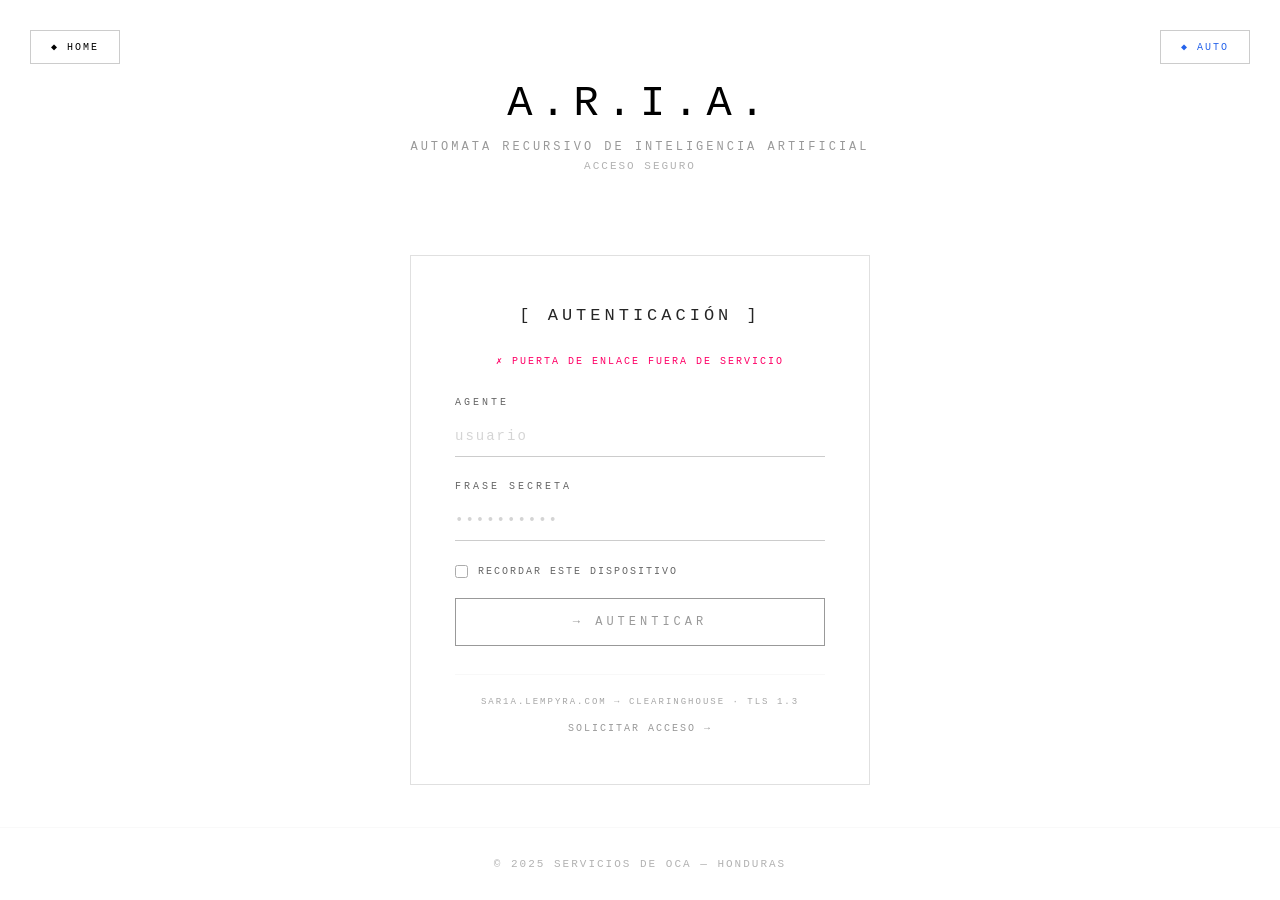
==== commit 7019549f: "Unify Oca favicon variants with ARIA" ====
--- a/docs/aria/index.html
+++ b/docs/aria/index.html
@@ -4,6 +4,9 @@
 <meta charset="UTF-8">
 <meta name="viewport" content="width=device-width, initial-scale=1.0">
 <title>Servicios De Oca · Aria</title>
+<link rel="icon" type="image/svg+xml" href="../assets/favicon.svg">
+<link rel="icon" type="image/png" sizes="32x32" href="../assets/favicon-32.png">
+<link rel="apple-touch-icon" sizes="180x180" href="../assets/apple-touch-icon.png">
 
 <!-- Auth-guard FIRST: depth 1 under docs/ → ../auth-guard.js -->
 <script src="../auth-guard.js"></script>
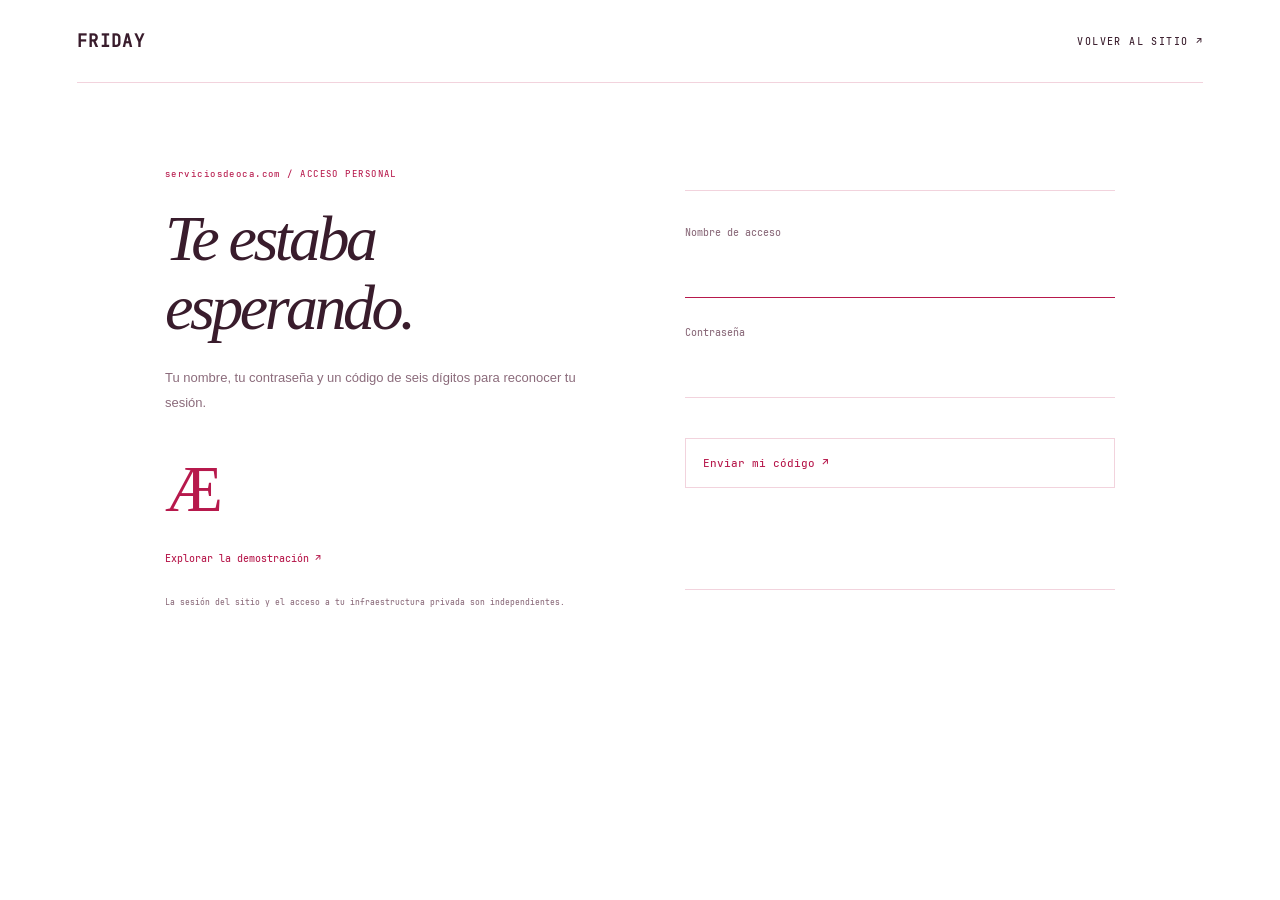
==== commit 5cefe622: "Close pending website updates and preserve visual studies" ====
--- a/docs/aria/index.html
+++ b/docs/aria/index.html
@@ -686,8 +686,10 @@
     return tok ? { 'Authorization': `Bearer ${tok}` } : {};
   }
   function normalizeCheckpoints(host, json) {
-    if (host.kind === 'orch') return json.all || [];
-    return json.checkpoints || [];
+    const ids = host.kind === 'orch' ? (json.all || []) : (json.checkpoints || []);
+    // Cyber Pony is served by the orch but intentionally hidden from this
+    // site's picker. Match any Pony checkpoint, including future versions.
+    return ids.filter(id => !/pony/i.test(id));
   }
 
   async function fetchWithRefresh(url, init, host) {
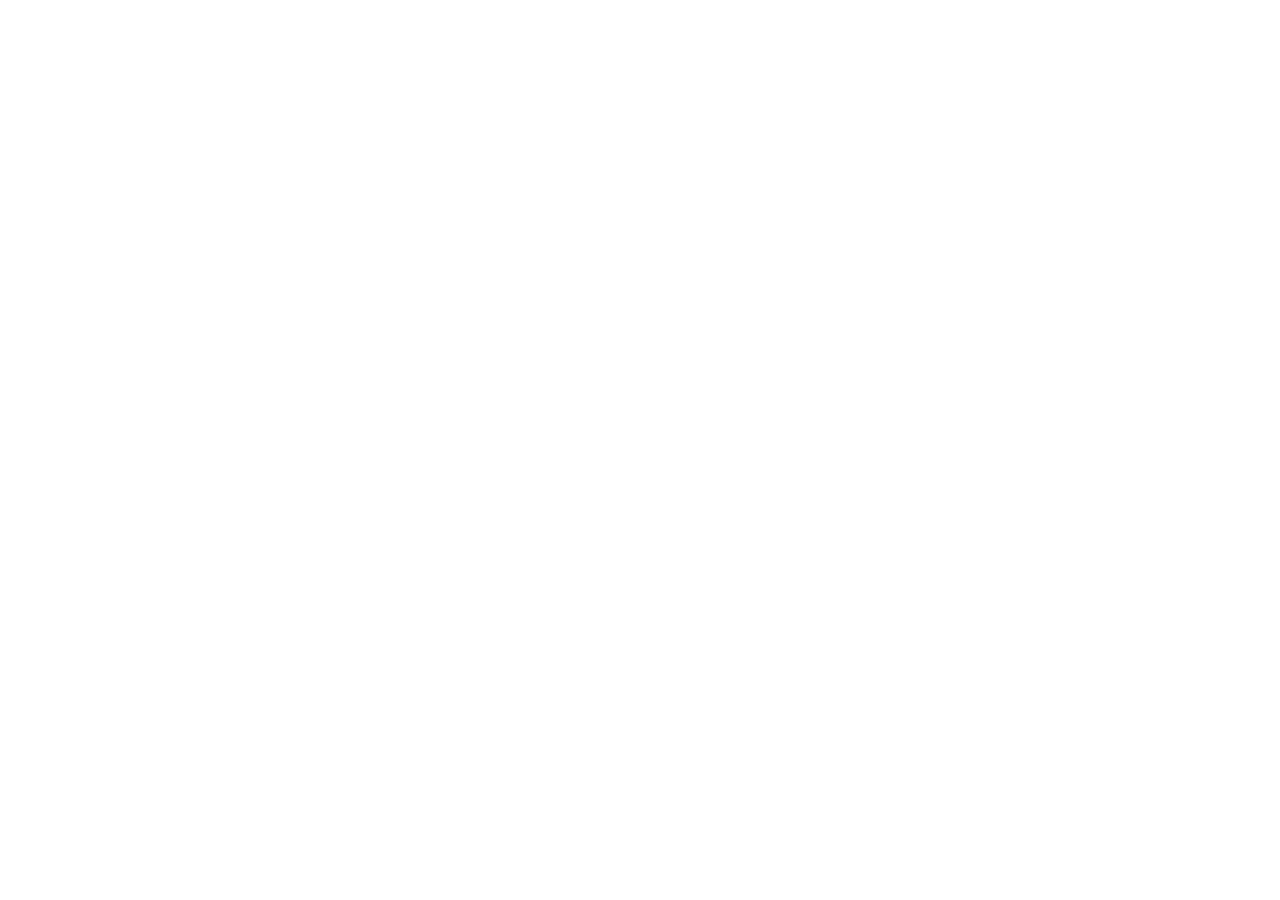
==== commit 943d87ef: "Adopt custom DAE showcase flow and retire legacy product previews" ====
--- a/docs/aria/index.html
+++ b/docs/aria/index.html
@@ -1,1526 +1 @@
-<!DOCTYPE html>
-<html lang="es">
-<head>
-<meta charset="UTF-8">
-<meta name="viewport" content="width=device-width, initial-scale=1.0">
-<title>Servicios De Oca · Aria</title>
-<link rel="icon" type="image/svg+xml" href="../assets/favicon.svg">
-<link rel="icon" type="image/png" sizes="32x32" href="../assets/favicon-32.png">
-<link rel="apple-touch-icon" sizes="180x180" href="../assets/apple-touch-icon.png">
-
-<!-- Auth-guard FIRST: depth 1 under docs/ → ../auth-guard.js -->
-<script src="../auth-guard.js"></script>
-
-<!-- store.js BEFORE any module that reads window.ImgStore. -->
-<script src="store.js?v=1"></script>
-
-<style>
-  :root {
-    --font-mono: 'Courier New', Courier, monospace;
-    --accent-purple: #9d00ff;
-    --accent-blue:   #2563eb;
-    --accent-green:  #10b981;
-    --accent-red:    #ff0066;
-    --accent-cyan:   #00d4ff;
-    --accent-orange: #ff6600;
-  }
-
-  * { margin: 0; padding: 0; box-sizing: border-box; }
-
-  html, body { height: 100%; overflow: hidden; }
-
-  body {
-    font-family: var(--font-mono);
-    transition: background 0.6s ease, color 0.6s ease;
-  }
-
-  /* ── THEME STATES (mirrors serviciosdeoca homepage) ───────────────────── */
-  body.dark  { background: #000000; color: #ffffff; }
-  body.light { background: #ffffff; color: #000000; }
-
-  /* CSS vars per theme */
-  body.dark  { --b-dim: #222; --b-mid: #333; --b-active: #555; --panel: rgba(255,255,255,0.02); --panel-2: rgba(255,255,255,0.04); --txt-dim: #888; --txt-ghost: #555; }
-  body.light { --b-dim: rgba(0,0,0,0.10); --b-mid: rgba(0,0,0,0.18); --b-active: rgba(0,0,0,0.32); --panel: rgba(0,0,0,0.02); --panel-2: rgba(0,0,0,0.04); --txt-dim: #666; --txt-ghost: #999; }
-
-  /* ── THEME INDICATOR (top-right diamond, same as homepage) ────────────── */
-  .theme-indicator {
-    position: fixed; top: 20px; right: 20px;
-    font-size: 10px; letter-spacing: 2px; text-transform: uppercase;
-    padding: 8px 16px; border: 1px solid;
-    transition: all 0.6s ease; z-index: 100;
-    backdrop-filter: blur(10px);
-    cursor: pointer; user-select: none;
-  }
-  body.dark  .theme-indicator { border-color: #333; background: rgba(0,0,0,0.6);   color: #00ff00; }
-  body.light .theme-indicator { border-color: rgba(0,0,0,0.2); background: rgba(255,255,255,0.8); color: var(--accent-blue); }
-
-  /* ── SHELL ─────────────────────────────────────────────────────────────── */
-  .shell { height: 100vh; display: grid; grid-template-rows: auto 1fr; }
-
-  /* ── HEADER ────────────────────────────────────────────────────────────── */
-  header {
-    padding: 18px 24px 14px;
-    border-bottom: 1px solid var(--b-dim);
-    display: flex; flex-direction: column; gap: 6px;
-  }
-  .header-row {
-    display: flex; justify-content: space-between; align-items: baseline;
-    gap: 16px; flex-wrap: wrap;
-  }
-  .crumbs {
-    font-size: 9px; letter-spacing: 2.5px; text-transform: uppercase;
-    color: var(--txt-dim);
-  }
-  .crumbs a { color: var(--txt-dim); text-decoration: none; transition: color 0.2s; }
-  .crumbs a:hover { color: var(--accent-purple); }
-  .crumbs .sep { opacity: 0.4; margin: 0 6px; }
-  .crumbs .here { font-weight: bold; }
-  body.dark  .crumbs .here { color: #fff; }
-  body.light .crumbs .here { color: #000; }
-
-  .title {
-    font-size: 28px; font-weight: 300; letter-spacing: 8px;
-    text-transform: uppercase; line-height: 1;
-  }
-  .subtitle {
-    font-size: 10px; letter-spacing: 3px;
-    color: var(--txt-dim); text-transform: lowercase;
-  }
-
-  .header-right {
-    display: flex; align-items: center; gap: 18px;
-    font-size: 9px; letter-spacing: 2px; text-transform: uppercase;
-    margin-right: 110px; /* gutter for the theme indicator */
-  }
-  .header-right a {
-    color: var(--txt-dim); text-decoration: none; transition: color 0.2s;
-  }
-  .header-right a:hover { color: var(--accent-purple); }
-  #logout-link:hover { color: var(--accent-red); }
-
-  /* ── MAIN GRID ─────────────────────────────────────────────────────────── */
-  main {
-    display: grid;
-    grid-template-columns: 60fr 40fr;
-    min-height: 0; overflow: hidden;
-  }
-
-  /* ── IMAGE PANE ────────────────────────────────────────────────────────── */
-  #image-pane {
-    position: relative;
-    border-right: 1px solid var(--b-dim);
-    overflow-y: auto;
-    padding: 20px 24px 60px;
-    scrollbar-width: thin;
-    scrollbar-color: var(--b-active) transparent;
-  }
-  #image-pane::-webkit-scrollbar { width: 6px; }
-  #image-pane::-webkit-scrollbar-thumb { background: var(--b-active); border-radius: 3px; }
-
-  .pane-title {
-    font-size: 10px; letter-spacing: 5px; text-transform: uppercase;
-    color: var(--txt-dim); margin-bottom: 16px;
-    display: flex; justify-content: space-between; align-items: center;
-  }
-  .pane-title .pane-mini {
-    font-size: 9px; letter-spacing: 1.5px;
-    color: var(--txt-ghost); text-transform: none;
-  }
-
-  #img-status-row {
-    display: flex; flex-wrap: wrap; gap: 6px;
-    font-size: 9px; letter-spacing: 1.5px; text-transform: uppercase;
-    margin-bottom: 18px;
-  }
-  .img-host-pill {
-    padding: 4px 10px; border: 1px solid var(--b-mid);
-    color: var(--txt-dim); background: transparent;
-    transition: all 0.2s;
-  }
-  .img-host-pill.alive {
-    color: var(--accent-green); border-color: var(--accent-green);
-  }
-  .img-host-pill.dead {
-    color: var(--accent-red); border-color: var(--accent-red);
-  }
-  .img-host-pill.cloud::after { content: ' ⏱'; opacity: 0.7; }
-
-  .img-section { display: flex; flex-direction: column; gap: 6px; margin-bottom: 14px; }
-  .img-label {
-    font-size: 9px; letter-spacing: 2.5px; text-transform: uppercase;
-    color: var(--txt-dim);
-  }
-  .img-input, .img-select, .img-textarea {
-    background: transparent;
-    border: 1px solid var(--b-mid);
-    color: inherit;
-    font-family: var(--font-mono);
-    font-size: 12px;
-    padding: 9px 11px;
-    outline: none;
-    transition: border-color 0.2s, background 0.2s;
-  }
-  body.dark  .img-input, body.dark  .img-select, body.dark  .img-textarea { background: rgba(255,255,255,0.02); }
-  body.light .img-input, body.light .img-select, body.light .img-textarea { background: rgba(0,0,0,0.02); }
-  .img-input:focus, .img-select:focus, .img-textarea:focus {
-    border-color: var(--accent-purple);
-  }
-  .img-textarea { min-height: 64px; resize: vertical; line-height: 1.4; }
-
-  .img-grid-2 { display: grid; grid-template-columns: 1fr 1fr; gap: 10px; margin-bottom: 14px; }
-
-  #img-latency-warn, #img-private-warn {
-    display: none;
-    padding: 10px 12px;
-    font-size: 10px; letter-spacing: 1px; line-height: 1.5;
-    margin-bottom: 14px;
-    border: 1px solid;
-  }
-  #img-latency-warn { border-color: var(--accent-purple); color: var(--accent-purple); background: rgba(157,0,255,0.06); }
-  #img-private-warn { border-color: var(--accent-cyan);   color: var(--accent-cyan);   background: rgba(0,212,255,0.06); }
-  #img-latency-warn.show, #img-private-warn.show { display: block; }
-
-  .img-generate-btn {
-    background: transparent;
-    border: 1px solid;
-    font-family: var(--font-mono);
-    font-size: 12px; letter-spacing: 4px; text-transform: uppercase;
-    padding: 13px 16px;
-    cursor: pointer; width: 100%;
-    margin-top: 4px;
-    transition: all 0.3s cubic-bezier(0.4, 0, 0.2, 1);
-    color: inherit;
-  }
-  body.dark  .img-generate-btn { border-color: #fff; }
-  body.light .img-generate-btn { border-color: #000; }
-  body.dark  .img-generate-btn:hover:not(:disabled) { background: #fff; color: #000; transform: translateY(-2px); }
-  body.light .img-generate-btn:hover:not(:disabled) { background: #000; color: #fff; transform: translateY(-2px); }
-  .img-generate-btn:disabled { opacity: 0.35; cursor: wait; }
-
-  .gallery-section { margin-top: 24px; }
-  .gallery-label {
-    font-size: 9px; letter-spacing: 3px; text-transform: uppercase;
-    color: var(--txt-dim); margin-bottom: 12px;
-    display: flex; justify-content: space-between; align-items: center;
-  }
-  .gallery-label .hint {
-    color: var(--txt-ghost); text-transform: none;
-    letter-spacing: 1px; font-size: 9px;
-  }
-
-  #img-jobs { display: flex; flex-direction: column; gap: 12px; }
-  .img-job {
-    border: 1px solid var(--b-mid);
-    padding: 12px 14px;
-    font-size: 10px; color: var(--txt-dim);
-    display: flex; flex-direction: column; gap: 6px;
-    transition: border-color 0.25s, transform 0.2s;
-  }
-  .img-job:hover { border-color: var(--accent-purple); }
-  body.dark  .img-job { background: rgba(255,255,255,0.02); }
-  body.light .img-job { background: rgba(0,0,0,0.015); }
-
-  .img-job .job-head {
-    display: flex; justify-content: space-between;
-    font-size: 9px; letter-spacing: 1.5px; text-transform: uppercase;
-  }
-  .img-job .job-head .job-id    { color: var(--accent-blue); }
-  .img-job .job-head .job-state { color: var(--accent-purple); }
-  .img-job .job-head .job-state.done   { color: var(--accent-green); }
-  .img-job .job-head .job-state.failed { color: var(--accent-red); }
-  .img-job .job-prompt { font-style: italic; line-height: 1.4; font-size: 11px; }
-  body.dark  .img-job .job-prompt { color: #ddd; }
-  body.light .img-job .job-prompt { color: #222; }
-  .img-job .job-img { max-width: 100%; margin-top: 4px; display: block; }
-
-  .empty-hint {
-    text-align: center; color: var(--txt-ghost);
-    font-size: 10px; letter-spacing: 2px; padding: 22px 0; text-transform: uppercase;
-  }
-
-  .store-footer {
-    border-top: 1px solid var(--b-dim);
-    padding-top: 12px; margin-top: 16px;
-    font-size: 10px; letter-spacing: 1.5px;
-    color: var(--txt-dim);
-    display: flex; justify-content: space-between; align-items: center;
-  }
-  .store-footer a { text-decoration: none; }
-
-  /* ── CHAT PANE ─────────────────────────────────────────────────────────── */
-  #chat-pane {
-    display: flex; flex-direction: column;
-    overflow: hidden; min-height: 0;
-  }
-  #chat-header {
-    padding: 14px 18px 12px;
-    border-bottom: 1px solid var(--b-dim);
-    display: flex; flex-direction: column; gap: 8px;
-    flex-shrink: 0;
-  }
-  .chat-header-row {
-    display: flex; justify-content: space-between; align-items: center;
-    gap: 10px; flex-wrap: wrap;
-  }
-  .chat-title {
-    font-size: 10px; letter-spacing: 5px; text-transform: uppercase;
-    color: var(--txt-dim);
-  }
-  /* sar1a-only — host filter is redundant when there's only one host. */
-  #chat-host-filter { display: none; }
-  #chat-model-select {
-    background: transparent;
-    border: 1px solid var(--b-mid);
-    color: inherit;
-    font-family: var(--font-mono);
-    font-size: 10px;
-    padding: 5px 8px;
-    letter-spacing: 1px;
-    cursor: pointer; flex: 1; min-width: 0;
-  }
-  body.dark  #chat-model-select { background: rgba(255,255,255,0.02); }
-  body.light #chat-model-select { background: rgba(0,0,0,0.02); }
-  #chat-model-select:focus { border-color: var(--accent-purple); outline: none; }
-
-  #chat-host-badge {
-    font-size: 8px; padding: 4px 9px;
-    background: rgba(157,0,255,0.12); color: var(--accent-purple);
-    letter-spacing: 1.5px; text-transform: uppercase;
-    border: 1px solid var(--accent-purple);
-  }
-  #chat-host-badge.offline {
-    background: rgba(255,0,102,0.12); color: var(--accent-red);
-    border-color: var(--accent-red);
-  }
-
-  #chat-output {
-    flex: 1; overflow-y: auto;
-    padding: 14px 16px;
-    font-size: 11px; line-height: 1.6;
-    scrollbar-width: thin; scrollbar-color: var(--b-active) transparent;
-  }
-  #chat-output::-webkit-scrollbar { width: 6px; }
-  #chat-output::-webkit-scrollbar-thumb { background: var(--b-active); }
-
-  .chat-msg {
-    margin-bottom: 10px; padding: 8px 12px;
-    border-left: 2px solid var(--b-mid);
-    word-wrap: break-word; white-space: pre-wrap;
-  }
-  .chat-msg.user      { border-left-color: var(--accent-blue); }
-  .chat-msg.assistant { border-left-color: var(--accent-purple); }
-  body.dark  .chat-msg.user      { color: var(--accent-cyan); }
-  body.light .chat-msg.user      { color: var(--accent-blue); }
-  body.dark  .chat-msg.assistant { color: #ddd; }
-  body.light .chat-msg.assistant { color: #111; }
-  .chat-msg.system {
-    border-left-color: var(--accent-orange);
-    color: var(--accent-orange);
-    font-size: 10px; opacity: 0.85;
-  }
-  .chat-msg .role-tag {
-    display: block; font-size: 8px; letter-spacing: 2px;
-    color: var(--txt-dim); margin-bottom: 4px; text-transform: uppercase;
-  }
-
-  #chat-input-line {
-    border-top: 1px solid var(--b-dim);
-    padding: 10px 14px;
-    display: flex; align-items: flex-end; gap: 8px;
-    flex-shrink: 0;
-  }
-  #chat-input {
-    flex: 1;
-    background: transparent;
-    border: 1px solid var(--b-mid);
-    color: inherit;
-    font-family: var(--font-mono);
-    font-size: 11px;
-    padding: 8px 11px;
-    resize: none; min-height: 32px; max-height: 100px;
-    outline: none;
-    transition: border-color 0.2s;
-  }
-  body.dark  #chat-input { background: rgba(255,255,255,0.02); }
-  body.light #chat-input { background: rgba(0,0,0,0.02); }
-  #chat-input:focus { border-color: var(--accent-purple); }
-
-  #chat-send {
-    background: transparent;
-    border: 1px solid var(--accent-purple);
-    color: var(--accent-purple);
-    font-family: var(--font-mono);
-    font-size: 9px; letter-spacing: 2px; text-transform: uppercase;
-    padding: 7px 14px;
-    cursor: pointer; transition: all 0.25s;
-  }
-  #chat-send:hover:not(:disabled) {
-    background: var(--accent-purple); color: #fff;
-  }
-  #chat-send:disabled { opacity: 0.35; cursor: not-allowed; }
-
-  /* Manual reload button — next to model selectors. Replaces 10s auto-probe. */
-  .reload-btn {
-    background: transparent;
-    border: 1px solid var(--b-mid);
-    color: inherit;
-    font-family: var(--font-mono);
-    font-size: 13px;
-    padding: 4px 10px;
-    cursor: pointer;
-    transition: all 0.2s;
-    flex-shrink: 0;
-    line-height: 1;
-  }
-  .reload-btn:hover:not(:disabled) {
-    color: var(--accent-purple);
-    border-color: var(--accent-purple);
-  }
-  .reload-btn:disabled { opacity: 0.4; cursor: wait; }
-
-  /* ── MOBILE ────────────────────────────────────────────────────────────── */
-  @media (max-width: 900px) {
-    html, body { overflow: auto; }
-    .shell { height: auto; min-height: 100vh; }
-    main { grid-template-columns: 1fr; grid-template-rows: auto auto; }
-    #image-pane { border-right: none; border-bottom: 1px solid var(--b-dim); }
-    #chat-pane { height: 70vh; }
-    .title { font-size: 22px; letter-spacing: 5px; }
-    .img-grid-2 { grid-template-columns: 1fr; }
-    .header-right { margin-right: 90px; }
-  }
-</style>
-</head>
-<body class="dark">
-
-<div class="theme-indicator" onclick="cycleThemeMode()">&#9670; <span class="theme-label">AUTO</span></div>
-
-<div class="shell">
-
-  <header>
-    <div class="header-row">
-      <div class="crumbs">
-        <a href="../">servicios de oca</a><span class="sep">/</span>
-        <span class="here">aria</span>
-      </div>
-      <div class="header-right">
-        <a href="../">home</a>
-        <a href="#" id="logout-link">salir</a>
-      </div>
-    </div>
-    <div class="header-row" style="align-items:flex-end;">
-      <div>
-        <div class="title">Aria</div>
-        <div class="subtitle">generación de imagen · inferencia llm · servicios de oca</div>
-      </div>
-    </div>
-  </header>
-
-  <main>
-
-    <!-- ── IMAGE PANE ───────────────────────────────────────────────────── -->
-    <section id="image-pane">
-      <div class="pane-title">
-        <span>&#9672; imagen</span>
-        <span class="pane-mini">lunaDrawings · diffusion</span>
-      </div>
-
-      <div id="img-status-row" title="checkpoints alcanzables"></div>
-
-      <div id="img-private-warn">
-        &#9888; navegación privada detectada — las imágenes podrían no persistir.
-      </div>
-
-      <div class="img-section">
-        <div class="img-label">modelo · checkpoint</div>
-        <div style="display:flex;gap:8px;">
-          <select id="img-model" class="img-select" style="flex:1;min-width:0;"></select>
-          <button id="img-reload" class="reload-btn" type="button" title="recargar modelos">&#8635;</button>
-        </div>
-      </div>
-
-      <div class="img-section">
-        <div class="img-label">receta (preset)</div>
-        <select id="img-recipe" class="img-select"><option value="">— ninguna / libre —</option></select>
-      </div>
-
-      <div class="img-section">
-        <div class="img-label">prompt</div>
-        <textarea id="img-prompt" class="img-textarea" placeholder="sacerdotisa cyberpunk etérea, altar de neón, niebla volumétrica..."></textarea>
-      </div>
-
-      <div class="img-section">
-        <div class="img-label">prompt negativo (opcional)</div>
-        <textarea id="img-neg" class="img-textarea" style="min-height:44px" placeholder="borroso, baja calidad, marca de agua, deformado"></textarea>
-      </div>
-
-      <div class="img-grid-2">
-        <div class="img-section" style="margin-bottom:0;">
-          <div class="img-label">pasos</div>
-          <input id="img-steps" class="img-input" type="number" min="1" max="100" value="30">
-        </div>
-        <div class="img-section" style="margin-bottom:0;">
-          <div class="img-label">seed (-1 = aleatorio)</div>
-          <input id="img-seed" class="img-input" type="number" value="-1">
-        </div>
-      </div>
-
-      <div id="img-latency-warn">
-        &#9888; OBJETIVO NUBE — generación esperada <strong>20-30 min</strong>.
-        El trabajo correrá en <span id="img-warn-host">peer nube</span> y volverá
-        cuando esté listo. Puede abandonar la pestaña; el tile sigue actualizando.
-      </div>
-
-      <button id="img-generate" class="img-generate-btn">&#9205; generar</button>
-
-      <div class="gallery-section">
-        <div class="gallery-label">
-          <span>generaciones recientes</span>
-          <span class="hint">tap a un tile para reusar</span>
-        </div>
-        <div id="img-jobs">
-          <div class="empty-hint" id="empty-hint">— galería vacía —</div>
-        </div>
-      </div>
-    </section>
-
-    <!-- ── CHAT PANE ────────────────────────────────────────────────────── -->
-    <section id="chat-pane">
-      <div id="chat-header">
-        <div class="chat-header-row">
-          <span class="chat-title">&#9671; inferencia</span>
-          <span id="chat-host-badge">llm</span>
-        </div>
-        <div class="chat-header-row">
-          <select id="chat-host-filter" title="filtro orquestador" style="flex:0 0 auto;"></select>
-          <select id="chat-model-select" title="modelo" style="flex:1;min-width:0;"></select>
-          <button id="chat-reload" class="reload-btn" type="button" title="recargar modelos">&#8635;</button>
-        </div>
-      </div>
-      <div id="chat-output"></div>
-      <div id="chat-input-line">
-        <textarea id="chat-input" placeholder="mensaje... (Cmd+Enter para enviar)" rows="1"></textarea>
-        <button id="chat-send" type="button">&rarr; enviar</button>
-      </div>
-    </section>
-
-  </main>
-
-</div>
-
-<script>
-// ═══════════════════════════════════════════════════
-// THEME — auto/dark/light/cycling (mirrors serviciosdeoca homepage)
-// ═══════════════════════════════════════════════════
-var THEME_MODES = ['auto', 'dark', 'light', 'cycling'];
-var themeCurrent = 'auto';
-var themeCyclingTimer = null;
-
-function getAutoTheme() {
-  var hour = new Date().getHours();
-  return (hour >= 6 && hour < 18) ? 'light' : 'dark';
-}
-function applyTheme(t) {
-  document.body.classList.remove('dark', 'light');
-  document.body.classList.add(t);
-}
-function updateThemeLabel() {
-  var labels = { auto: 'AUTO', dark: 'DARK', light: 'LIGHT', cycling: 'CYCLING' };
-  var lbl = document.querySelector('.theme-label');
-  if (lbl) lbl.textContent = labels[themeCurrent];
-}
-function stopCycling() {
-  if (themeCyclingTimer) { clearTimeout(themeCyclingTimer); themeCyclingTimer = null; }
-}
-function startCycling() {
-  (function cycle() {
-    var next = 3000 + Math.random() * 2000;
-    var isDark = document.body.classList.contains('dark');
-    applyTheme(isDark ? 'light' : 'dark');
-    themeCyclingTimer = setTimeout(cycle, next);
-  })();
-}
-function setThemeMode(m) {
-  stopCycling();
-  themeCurrent = m;
-  localStorage.setItem('oca_theme_mode', m);
-  updateThemeLabel();
-  if (m === 'auto')         applyTheme(getAutoTheme());
-  else if (m === 'dark')    applyTheme('dark');
-  else if (m === 'light')   applyTheme('light');
-  else if (m === 'cycling') startCycling();
-}
-function cycleThemeMode() {
-  var idx = THEME_MODES.indexOf(themeCurrent);
-  setThemeMode(THEME_MODES[(idx + 1) % THEME_MODES.length]);
-}
-(function initTheme() {
-  var saved = localStorage.getItem('oca_theme_mode');
-  setThemeMode((saved && THEME_MODES.indexOf(saved) >= 0) ? saved : 'auto');
-})();
-
-// Logout: wipe oca_* and bounce to login.
-document.getElementById('logout-link').addEventListener('click', function (e) {
-  e.preventDefault();
-  sessionStorage.removeItem('oca_token');
-  sessionStorage.removeItem('oca_refresh');
-  sessionStorage.removeItem('oca_user');
-  var base = (location.pathname.match(/^(.*\/docs\/)/) || ['', '/'])[1];
-  window.location.replace(base + 'login/');
-});
-
-// Private-browsing detect
-(async function detectPrivate() {
-  try {
-    if (!navigator.storage || !navigator.storage.estimate) return;
-    var est = await navigator.storage.estimate();
-    if (est.quota && est.quota < 120 * 1024 * 1024) {
-      document.getElementById('img-private-warn').classList.add('show');
-    }
-  } catch (_) {}
-})();
-
-// ═══════════════════════════════════════════════════
-// SESSION REFRESH
-// ═══════════════════════════════════════════════════
-const SAR1A_URL = 'https://sar1a.lempyra.com';
-const CLIENT_ID = 'portal';
-
-async function refreshSession() {
-  const refreshToken = sessionStorage.getItem('oca_refresh');
-  if (!refreshToken) return false;
-  try {
-    const res = await fetch(`${SAR1A_URL}/auth/refresh`, {
-      method: 'POST',
-      headers: { 'Content-Type': 'application/json' },
-      body: JSON.stringify({
-        grant_type:    'refresh_token',
-        refresh_token: refreshToken,
-        client_id:     CLIENT_ID,
-      }),
-    });
-    if (!res.ok) return false;
-    const data = await res.json();
-    if (!data.access_token) return false;
-    sessionStorage.setItem('oca_token', data.access_token);
-    if (data.refresh_token) sessionStorage.setItem('oca_refresh', data.refresh_token);
-    console.log('[oca.aria] session refreshed via sar1a');
-    return true;
-  } catch (e) {
-    console.warn('[oca.aria] refresh failed:', e);
-    return false;
-  }
-}
-
-setInterval(async () => {
-  const tok = sessionStorage.getItem('oca_token');
-  if (!tok) return;
-  try {
-    const p = JSON.parse(atob(tok.split('.')[1]));
-    if (!p.exp) return;
-    const remaining = p.exp - Date.now()/1000;
-    if (remaining < 300 && remaining > 0) {
-      await refreshSession();
-    } else if (remaining <= 0) {
-      sessionStorage.removeItem('oca_token');
-      const base = (location.pathname.match(/^(.*\/docs\/)/) || ['', '/'])[1];
-      window.location.replace(base + 'login/');
-    }
-  } catch (_) {}
-}, 60000);
-
-// ═══════════════════════════════════════════════════
-// IMAGE MODULE
-// ═══════════════════════════════════════════════════
-(function () {
-  const HOST_PROXY = { url: SAR1A_URL, label: 'sar1a', kind: 'orch', lan: false };
-  const STORAGE_IMG_MODEL = 'oca_img_model';
-  const PROBE_TIMEOUT = 2500;
-  const POLL_INTERVAL = 5000;
-  const ACTIVE_JOBS_KEY = 'oca_img_jobs';
-
-  function loadActiveJobs() {
-    try { return JSON.parse(localStorage.getItem(ACTIVE_JOBS_KEY) || '[]'); }
-    catch (_) { return []; }
-  }
-  function saveActiveJobs(jobs) {
-    try { localStorage.setItem(ACTIVE_JOBS_KEY, JSON.stringify(jobs)); } catch (_) {}
-  }
-  function rememberJob(rec) {
-    const jobs = loadActiveJobs().filter(j => j.job_id !== rec.job_id);
-    jobs.unshift(rec);
-    saveActiveJobs(jobs.slice(0, 20));
-  }
-  function forgetJob(jobId) {
-    saveActiveJobs(loadActiveJobs().filter(j => j.job_id !== jobId));
-  }
-
-  const elStatus   = document.getElementById('img-status-row');
-  const elModel    = document.getElementById('img-model');
-  const elRecipe   = document.getElementById('img-recipe');
-  const elPrompt   = document.getElementById('img-prompt');
-  const elNeg      = document.getElementById('img-neg');
-  const elSteps    = document.getElementById('img-steps');
-  const elSeed     = document.getElementById('img-seed');
-  const elGen      = document.getElementById('img-generate');
-  const elJobs     = document.getElementById('img-jobs');
-  const elWarn     = document.getElementById('img-latency-warn');
-  const elWarnHost = document.getElementById('img-warn-host');
-  const elEmpty    = document.getElementById('empty-hint');
-
-  const modelMap   = new Map();
-  const recipes    = [];
-  let activeHosts  = [];
-  let mode         = 'unknown';
-
-  const path = {
-    models:   h => h.kind === 'orch' ? '/img/v1/models'      : '/v1/models',
-    generate: h => h.kind === 'orch' ? '/img/v1/generate'    : '/v1/generate',
-    job:      (h, id) => h.kind === 'orch' ? `/img/v1/jobs/${id}` : `/v1/jobs/${id}`,
-    image:    (h, f)  => h.kind === 'orch' ? `/img/outputs/${f}`  : `/outputs/${f}`,
-    recipes:  h => h.kind === 'orch' ? '/img/v1/recipes'     : '/v1/recipes',
-  };
-  function authHeaders(h) {
-    if (h.label !== 'sar1a') return {};
-    const tok = sessionStorage.getItem('oca_token');
-    return tok ? { 'Authorization': `Bearer ${tok}` } : {};
-  }
-  function normalizeCheckpoints(host, json) {
-    const ids = host.kind === 'orch' ? (json.all || []) : (json.checkpoints || []);
-    // Cyber Pony is served by the orch but intentionally hidden from this
-    // site's picker. Match any Pony checkpoint, including future versions.
-    return ids.filter(id => !/pony/i.test(id));
-  }
-
-  async function fetchWithRefresh(url, init, host) {
-    let r = await fetch(url, init);
-    if (r.status === 401 && host.label === 'sar1a') {
-      const ok = await refreshSession().catch(() => false);
-      if (ok) {
-        const newInit = { ...init, headers: { ...(init && init.headers), ...authHeaders(host) } };
-        r = await fetch(url, newInit);
-      }
-    }
-    return r;
-  }
-
-  async function probeHost(h) {
-    try {
-      const r = await fetch(h.url + path.models(h), {
-        headers: authHeaders(h),
-        signal: AbortSignal.timeout(PROBE_TIMEOUT),
-      });
-      if (!r.ok) return { host: h, ok: false, err: `HTTP ${r.status}` };
-      return { host: h, ok: true, ids: normalizeCheckpoints(h, await r.json()) };
-    } catch (e) {
-      return { host: h, ok: false, err: e.name === 'TimeoutError' ? 'timeout' : e.message };
-    }
-  }
-
-  function renderStatusRow() {
-    elStatus.innerHTML = '';
-    const h = HOST_PROXY;
-    const live = activeHosts.find(a => a.host.label === h.label);
-    const pill = document.createElement('span');
-    pill.className = 'img-host-pill ' + (live ? 'alive' : 'dead') + ' cloud';
-    pill.textContent = h.label + (live ? ` · ${live.ids.length}` : ' · —');
-    pill.title = live ? `${live.ids.length} checkpoints via sar1a` : 'sar1a inalcanzable';
-    elStatus.appendChild(pill);
-  }
-
-  function rebuildModelDropdown() {
-    const prev = elModel.value || localStorage.getItem(STORAGE_IMG_MODEL);
-    elModel.innerHTML = '';
-    if (!modelMap.size) {
-      const o = document.createElement('option');
-      o.value = ''; o.textContent = '— sar1a inalcanzable —';
-      elModel.appendChild(o);
-      elGen.disabled = true;
-      updateLatencyWarning();
-      return;
-    }
-    elGen.disabled = false;
-    const ids = [...modelMap.keys()].sort();
-    for (const id of ids) {
-      const h = modelMap.get(id);
-      const o = document.createElement('option');
-      o.value = id;
-      o.textContent = `${id} · ${h.label}`;
-      elModel.appendChild(o);
-    }
-    if (prev && modelMap.has(prev)) elModel.value = prev;
-    updateLatencyWarning();
-  }
-
-  function updateLatencyWarning() {
-    const id = elModel.value;
-    if (!id) { elWarn.classList.remove('show'); return; }
-    const h = modelMap.get(id);
-    if (h && !h.lan) {
-      elWarn.classList.add('show');
-      elWarnHost.textContent = h.label;
-    } else {
-      elWarn.classList.remove('show');
-    }
-  }
-  elModel.addEventListener('change', () => {
-    localStorage.setItem(STORAGE_IMG_MODEL, elModel.value);
-    updateLatencyWarning();
-  });
-
-  async function loadRecipes(host) {
-    try {
-      const r = await fetchWithRefresh(
-        host.url + path.recipes(host),
-        { headers: authHeaders(host), signal: AbortSignal.timeout(PROBE_TIMEOUT) },
-        host,
-      );
-      if (!r.ok) return;
-      const list = await r.json();
-      if (!Array.isArray(list)) return;
-      recipes.length = 0;
-      recipes.push(...list);
-      while (elRecipe.options.length > 1) elRecipe.remove(1);
-      for (const rec of recipes) {
-        const o = document.createElement('option');
-        o.value = rec.name;
-        o.textContent = rec.name;
-        elRecipe.appendChild(o);
-      }
-    } catch (_) {}
-  }
-
-  elRecipe.addEventListener('change', () => {
-    const r = recipes.find(x => x.name === elRecipe.value);
-    if (!r) return;
-    if (r.prompt)   elPrompt.value = r.prompt;
-    if (r.negative) elNeg.value    = r.negative;
-    if (r.steps)    elSteps.value  = r.steps;
-    if (r.model && modelMap.has(r.model)) {
-      elModel.value = r.model;
-      updateLatencyWarning();
-    }
-  });
-
-  async function probeAll() {
-    modelMap.clear();
-    activeHosts = [];
-    const proxy = await probeHost(HOST_PROXY);
-    if (proxy.ok) {
-      mode = 'via-sar1a';
-      for (const id of proxy.ids) modelMap.set(id, HOST_PROXY);
-      activeHosts.push(proxy);
-    } else {
-      mode = 'offline';
-    }
-    renderStatusRow();
-    rebuildModelDropdown();
-    if (activeHosts[0]) loadRecipes(activeHosts[0].host);
-    console.log(`[oca.img] mode=${mode} models=${modelMap.size}`);
-  }
-
-  function hideEmptyIfNeeded() {
-    if (elEmpty && elJobs.children.length > 1) elEmpty.style.display = 'none';
-    else if (elEmpty && elJobs.children.length <= 1) elEmpty.style.display = '';
-  }
-
-  function jobTile(job, host) {
-    const div = document.createElement('div');
-    div.className = 'img-job';
-    div.dataset.jobId = job.job_id;
-    div.dataset.hostLabel = host.label;
-    div.innerHTML = `
-      <div class="job-head">
-        <span class="job-id">${job.job_id.slice(0, 8)} · ${host.label}</span>
-        <span class="job-state">${job.status}</span>
-      </div>
-      <div class="job-prompt"></div>
-    `;
-    return div;
-  }
-  function updateJobTile(div, job, host) {
-    const stateEl = div.querySelector('.job-state');
-    stateEl.textContent = job.status;
-    stateEl.classList.toggle('done', job.status === 'done');
-    stateEl.classList.toggle('failed', job.status === 'failed');
-    if (job.status === 'done' && job.images && job.images.length && !div.dataset.fetched) {
-      div.dataset.fetched = '1';
-      fetchAndPersist(div, job, host).catch(e => console.warn('img persist failed', e));
-    }
-    if (job.error) {
-      const err = div.querySelector('.job-prompt');
-      err.textContent = '✗ ' + job.error;
-      err.style.color = 'var(--accent-red)';
-    }
-  }
-
-  async function fetchAndPersist(div, job, host) {
-    const fetched = [];
-    for (const f of job.images) {
-      try {
-        const r = await fetchWithRefresh(
-          host.url + path.image(host, f),
-          { headers: authHeaders(host) },
-          host,
-        );
-        if (!r.ok) {
-          appendErrorLine(div, `${f} → HTTP ${r.status}`);
-          continue;
-        }
-        const blob = await r.blob();
-        appendImage(div, blob);
-        fetched.push({ filename: f, blob, mimeType: blob.type, byte_size: blob.size });
-      } catch (e) {
-        appendErrorLine(div, `${f} → ${e.message}`);
-      }
-    }
-    if (fetched.length && window.ImgStore) {
-      const meta = JSON.parse(div.dataset.meta || '{}');
-      try {
-        const rec = {
-          id:          job.job_id,
-          ts:          Date.now(),
-          prompt:      meta.prompt || '',
-          negative:    meta.negative || '',
-          model:       meta.model || '',
-          recipe:      meta.recipe || null,
-          hostLabel:   host.label,
-          hostUrl:     host.url,
-          steps:       meta.steps,
-          seed:        meta.seed,
-          started_at:  meta.started_at || Date.now(),
-          finished_at: Date.now(),
-          images:      fetched,
-        };
-        await window.ImgStore.put(rec);
-        renderTileMeta(div, rec);
-        renderUsageFooter();
-      } catch (e) {
-        console.warn('ImgStore.put failed', e);
-      }
-    }
-  }
-
-  function appendImage(div, blob) {
-    const url = URL.createObjectURL(blob);
-    const img = document.createElement('img');
-    img.className = 'job-img';
-    img.src = url;
-    const obs = new MutationObserver(() => {
-      if (!div.isConnected) { URL.revokeObjectURL(url); obs.disconnect(); }
-    });
-    if (div.parentNode) obs.observe(div.parentNode, { childList: true });
-    div.appendChild(img);
-  }
-
-  function appendErrorLine(div, text) {
-    const line = document.createElement('div');
-    line.style.color = 'var(--accent-red)';
-    line.style.fontSize = '10px';
-    line.textContent = '✗ ' + text;
-    div.appendChild(line);
-  }
-
-  async function pollJob(host, jobId, tile) {
-    let backoff = POLL_INTERVAL;
-    while (true) {
-      try {
-        const r = await fetchWithRefresh(
-          host.url + path.job(host, jobId),
-          { headers: authHeaders(host) },
-          host,
-        );
-        if (r.ok) {
-          const job = await r.json();
-          updateJobTile(tile, job, host);
-          if (job.status === 'done' || job.status === 'failed') {
-            forgetJob(jobId);
-            return;
-          }
-          backoff = POLL_INTERVAL;
-        } else if (r.status === 404) {
-          backoff = Math.min(backoff * 1.5, 60000);
-          if (backoff >= 60000) {
-            tile.querySelector('.job-state').textContent = 'lost';
-            tile.querySelector('.job-state').classList.add('failed');
-            forgetJob(jobId);
-            return;
-          }
-        }
-      } catch (_) {}
-      await new Promise(res => setTimeout(res, backoff));
-    }
-  }
-
-  function reattachJobs() {
-    const jobs = loadActiveJobs();
-    for (const rec of jobs) {
-      const host = HOST_PROXY;
-      const tile = jobTile({ job_id: rec.job_id, status: 'reconnecting' }, host);
-      tile.querySelector('.job-prompt').textContent = (rec.prompt || '').slice(0, 200);
-      elJobs.appendChild(tile);
-      hideEmptyIfNeeded();
-      pollJob(host, rec.job_id, tile);
-    }
-  }
-
-  async function generate() {
-    const id = elModel.value;
-    if (!id) return;
-    const host = modelMap.get(id);
-    const promptText = elPrompt.value.trim();
-    if (!promptText && !elRecipe.value) {
-      alert('Indica un prompt o elige una receta.');
-      return;
-    }
-    const seed  = parseInt(elSeed.value, 10);
-    const steps = parseInt(elSteps.value, 10);
-    const body = {
-      model:    id,
-      prompt:   promptText || undefined,
-      negative: elNeg.value.trim() || undefined,
-      steps:    isNaN(steps) ? 30 : steps,
-      seed:     (isNaN(seed) || seed < 0) ? null : seed,
-    };
-    if (elRecipe.value) body.recipe = elRecipe.value;
-
-    elGen.disabled = true;
-    elGen.textContent = '⏳ enviando…';
-
-    try {
-      const r = await fetchWithRefresh(
-        host.url + path.generate(host),
-        {
-          method: 'POST',
-          headers: { 'Content-Type': 'application/json', ...authHeaders(host) },
-          body: JSON.stringify(body),
-        },
-        host,
-      );
-      if (!r.ok) throw new Error(`HTTP ${r.status}: ${(await r.text()).slice(0, 200)}`);
-      const job = await r.json();
-      const tile = jobTile(job, host);
-      const promptForTile = promptText || `recipe:${body.recipe}`;
-      tile.querySelector('.job-prompt').textContent = promptForTile.slice(0, 200);
-      tile.dataset.meta = JSON.stringify({
-        prompt:     promptText,
-        negative:   body.negative || '',
-        model:      id,
-        recipe:     body.recipe || null,
-        steps:      body.steps,
-        seed:       body.seed,
-        started_at: Date.now(),
-      });
-      if (elEmpty) elEmpty.style.display = 'none';
-      elJobs.prepend(tile);
-      rememberJob({ job_id: job.job_id, host_label: host.label, prompt: promptForTile, started_at: Date.now() });
-      pollJob(host, job.job_id, tile);
-    } catch (e) {
-      const errTile = document.createElement('div');
-      errTile.className = 'img-job';
-      errTile.innerHTML = `<div class="job-head"><span class="job-id">submit failed</span><span class="job-state failed">error</span></div><div class="job-prompt">✗ ${e.message}</div>`;
-      if (elEmpty) elEmpty.style.display = 'none';
-      elJobs.prepend(errTile);
-    } finally {
-      elGen.disabled = false;
-      elGen.textContent = '⏵ generar';
-    }
-  }
-
-  elGen.addEventListener('click', generate);
-
-  function renderTileMeta(tile, rec) {
-    if (tile.querySelector('.img-job-meta')) return;
-    const meta = document.createElement('div');
-    meta.className = 'img-job-meta';
-    meta.style.cssText = 'font-size:9px;color:var(--txt-dim);line-height:1.4;display:flex;flex-wrap:wrap;gap:4px 10px;margin-top:2px;';
-    const seedTxt = (rec.seed === null || rec.seed === undefined || rec.seed < 0) ? 'random' : rec.seed;
-    meta.innerHTML = `
-      <span title="modelo">⊙ ${rec.model || '—'}</span>
-      <span title="host">@ ${rec.hostLabel || '—'}</span>
-      <span title="pasos">⋮ ${rec.steps ?? '—'} pasos</span>
-      <span title="seed">⚄ seed ${seedTxt}</span>
-      ${rec.recipe ? `<span title="recipe" style="color:var(--accent-purple)">★ ${rec.recipe}</span>` : ''}
-    `;
-    tile.appendChild(meta);
-    if (rec.negative) {
-      const neg = document.createElement('div');
-      neg.style.cssText = 'font-size:9px;color:var(--accent-red);font-style:italic;line-height:1.3;';
-      neg.textContent = '¬ ' + rec.negative.slice(0, 200);
-      tile.appendChild(neg);
-    }
-    const restoreFn = () => {
-      elPrompt.value = rec.prompt || '';
-      elNeg.value    = rec.negative || '';
-      if (rec.steps != null) elSteps.value = rec.steps;
-      elSeed.value   = (rec.seed == null) ? -1 : rec.seed;
-      if (rec.model && modelMap.has(rec.model)) {
-        elModel.value = rec.model;
-        updateLatencyWarning();
-      }
-      if (rec.recipe) elRecipe.value = rec.recipe;
-      tile.style.boxShadow = '0 0 16px var(--accent-purple)';
-      setTimeout(() => { tile.style.boxShadow = ''; }, 700);
-      elPrompt.focus();
-    };
-    const promptEl = tile.querySelector('.job-prompt');
-    if (promptEl) {
-      promptEl.style.cursor = 'pointer';
-      promptEl.title = 'click para restaurar estos parámetros';
-      promptEl.addEventListener('click', restoreFn);
-    }
-    meta.style.cursor = 'pointer';
-    meta.title = 'click para restaurar estos parámetros';
-    meta.addEventListener('click', restoreFn);
-  }
-
-  async function hydrateFromStore() {
-    if (!window.ImgStore) return;
-    const records = await window.ImgStore.list({ limit: 100 });
-    for (const rec of records) {
-      if (elJobs.querySelector(`[data-job-id="${CSS.escape(rec.id)}"]`)) continue;
-      const tile = document.createElement('div');
-      tile.className = 'img-job';
-      tile.dataset.jobId = rec.id;
-      tile.innerHTML = `
-        <div class="job-head">
-          <span class="job-id">${rec.id.slice(0, 8)} · ${rec.hostLabel || '?'}</span>
-          <span class="job-state done">saved</span>
-        </div>
-        <div class="job-prompt">${(rec.prompt || '').slice(0, 200)}</div>
-      `;
-      renderTileMeta(tile, rec);
-      const full = await window.ImgStore.get(rec.id);
-      if (full && Array.isArray(full.images)) {
-        for (const im of full.images) {
-          if (!im.objectUrl) continue;
-          const img = document.createElement('img');
-          img.className = 'job-img';
-          img.src = im.objectUrl;
-          tile.appendChild(img);
-        }
-      }
-      const actions = document.createElement('div');
-      actions.style.cssText = 'display:flex;gap:14px;margin-top:6px;font-size:9px;letter-spacing:1.5px;text-transform:uppercase;';
-      const delBtn = document.createElement('a');
-      delBtn.href = '#'; delBtn.textContent = '✕ borrar';
-      delBtn.style.color = 'var(--accent-red)';
-      delBtn.addEventListener('click', async (e) => {
-        e.preventDefault();
-        if (full) full.images?.forEach(im => im.objectUrl && URL.revokeObjectURL(im.objectUrl));
-        await window.ImgStore.delete(rec.id);
-        tile.remove();
-        hideEmptyIfNeeded();
-        renderUsageFooter();
-      });
-      actions.appendChild(delBtn);
-      if (full && full.images && full.images[0] && full.images[0].objectUrl) {
-        const dl = document.createElement('a');
-        dl.href = full.images[0].objectUrl;
-        dl.download = full.images[0].filename;
-        dl.textContent = '⤓ descargar';
-        dl.style.color = 'var(--accent-blue)';
-        actions.appendChild(dl);
-      }
-      tile.appendChild(actions);
-      elJobs.appendChild(tile);
-    }
-    hideEmptyIfNeeded();
-    renderUsageFooter();
-  }
-
-  let footerEl = null;
-  async function renderUsageFooter() {
-    if (!window.ImgStore) return;
-    const u = await window.ImgStore.usage();
-    if (!footerEl) {
-      footerEl = document.createElement('div');
-      footerEl.className = 'store-footer';
-      document.getElementById('image-pane').appendChild(footerEl);
-    }
-    const total = window.Store ? await window.Store.totalUsage() : u;
-    const usedMb = total.bytes / (1024 * 1024);
-    const usedStr = usedMb >= 1024 ? `${(usedMb / 1024).toFixed(2)} GB` : `${usedMb.toFixed(1)} MB`;
-    const capGb   = (total.cap_bytes / (1024 * 1024 * 1024)).toFixed(2);
-    footerEl.innerHTML = `<span>${u.count} imágenes · ${usedStr} / ${capGb} GB cap</span>`;
-    const clear = document.createElement('a');
-    clear.href = '#'; clear.textContent = 'borrar todo';
-    clear.style.color = 'var(--accent-red)';
-    clear.style.cursor = 'pointer';
-    clear.addEventListener('click', async (e) => {
-      e.preventDefault();
-      if (!confirm(`¿Borrar ${u.count} imágenes guardadas? (Los archivos del servidor no se ven afectados.)`)) return;
-      await window.ImgStore.clear();
-      elJobs.querySelectorAll('.img-job').forEach(t => {
-        if (t.dataset.jobId && t.querySelector('.job-state.done')) t.remove();
-      });
-      hideEmptyIfNeeded();
-      renderUsageFooter();
-    });
-    footerEl.appendChild(clear);
-  }
-
-  probeAll().then(hydrateFromStore).then(reattachJobs);
-
-  // Auto-reprobe disabled — manual reload only. 10s polling was hammering
-  // the orchestrator; user reloads via ↻ button when models seem stale.
-  const elImgReload = document.getElementById('img-reload');
-  if (elImgReload) {
-    elImgReload.addEventListener('click', () => {
-      elImgReload.disabled = true;
-      const orig = elImgReload.textContent;
-      elImgReload.textContent = '⟳';
-      Promise.resolve(probeAll()).finally(() => {
-        elImgReload.disabled = false;
-        elImgReload.textContent = orig;
-      });
-    });
-  }
-})();
-
-// ═══════════════════════════════════════════════════
-// CHAT MODULE
-// ═══════════════════════════════════════════════════
-(function() {
-  const PROXY_HOST = { url: SAR1A_URL + '/orch/v1', label: 'sar1a' };
-  const PROBE_TIMEOUT_MS = 2500;
-
-  const STORAGE_MODEL       = 'oca_chat_model';
-  const STORAGE_HOST_FILTER = 'oca_chat_host_filter';
-  const HISTORY_API_CAP = 40;
-  const HISTORY_UI_CAP  = 200;
-
-  const modelMap = new Map();
-  let perHost = {};
-  let mode = 'unknown';
-
-  const elOutput     = document.getElementById('chat-output');
-  const elInput      = document.getElementById('chat-input');
-  const elSend       = document.getElementById('chat-send');
-  const elModel      = document.getElementById('chat-model-select');
-  const elBadge      = document.getElementById('chat-host-badge');
-  const elHostFilter = document.getElementById('chat-host-filter');
-
-  const SYSTEM_MSG = { role: 'system', content: 'You are Aria, the Servicios De Oca research assistant. Be concise, helpful, and technically clear. Answer in the user\'s language.' };
-
-  const history = [{ ...SYSTEM_MSG }];
-
-  function uuid() {
-    if (crypto?.randomUUID) return crypto.randomUUID();
-    return 'm-' + Date.now().toString(36) + '-' + Math.random().toString(36).slice(2, 10);
-  }
-
-  async function persistUser(content, ts = Date.now()) {
-    if (!window.ChatUserStore) return;
-    try {
-      await window.ChatUserStore.put({ id: uuid(), ts, role: 'user', content });
-      renderChatFooter();
-    } catch (e) { console.warn('ChatUserStore.put failed', e); }
-  }
-  async function persistLLM(content, modelId, hostLabel, ts = Date.now()) {
-    if (!window.ChatLLMStore) return;
-    try {
-      await window.ChatLLMStore.put({
-        id: uuid(), ts, role: 'assistant',
-        content, model: modelId, host: hostLabel,
-      });
-      renderChatFooter();
-    } catch (e) { console.warn('ChatLLMStore.put failed', e); }
-  }
-
-  async function hydrateHistory() {
-    if (!window.ChatUserStore || !window.ChatLLMStore) return;
-    const [u, l] = await Promise.all([
-      window.ChatUserStore.list({ limit: HISTORY_UI_CAP }),
-      window.ChatLLMStore.list({ limit: HISTORY_UI_CAP }),
-    ]);
-    const merged = [...u, ...l].sort((a, b) => a.ts - b.ts);
-    const trimmed = merged.slice(-HISTORY_UI_CAP);
-    history.length = 1;
-    for (const m of trimmed) {
-      history.push({ role: m.role, content: m.content });
-      appendMsg(m.role, m.content, m.role === 'assistant' ? `${m.model || '?'} · ${m.host || '?'}` : null);
-    }
-  }
-
-  function appendMsg(role, text, modelHostHint = null) {
-    const div = document.createElement('div');
-    div.className = 'chat-msg ' + role;
-    const tag = document.createElement('span');
-    tag.className = 'role-tag';
-    tag.textContent = role === 'assistant' ? 'aria' : role;
-    const body = document.createElement('span');
-    body.textContent = text;
-    div.appendChild(tag);
-    div.appendChild(body);
-    if (modelHostHint && role === 'assistant') {
-      const hint = document.createElement('div');
-      hint.className = 'msg-hint';
-      hint.style.cssText = 'font-size:8px;color:var(--txt-ghost);letter-spacing:1px;margin-top:2px;opacity:0.7;';
-      hint.textContent = modelHostHint;
-      div.appendChild(hint);
-    }
-    elOutput.appendChild(div);
-    elOutput.scrollTop = elOutput.scrollHeight;
-    return body;
-  }
-
-  let chatFooterEl = null;
-  async function renderChatFooter() {
-    if (!window.ChatUserStore || !window.ChatLLMStore) return;
-    if (!chatFooterEl) {
-      chatFooterEl = document.createElement('div');
-      chatFooterEl.style.cssText = 'border-top:1px solid var(--b-dim);padding:6px 16px;font-size:9px;letter-spacing:1px;color:var(--txt-dim);display:flex;justify-content:space-between;align-items:center;';
-      document.getElementById('chat-pane').appendChild(chatFooterEl);
-    }
-    const [uu, lu] = await Promise.all([window.ChatUserStore.usage(), window.ChatLLMStore.usage()]);
-    const totalMsgs = uu.count + lu.count;
-    const totalMb = ((uu.bytes + lu.bytes) / (1024 * 1024)).toFixed(2);
-    const capMb = ((uu.cap_bytes + lu.cap_bytes) / (1024 * 1024)).toFixed(0);
-    chatFooterEl.innerHTML = `<span>${totalMsgs} msgs · ${totalMb} MB / ${capMb} MB cap</span>`;
-    const clear = document.createElement('a');
-    clear.href = '#'; clear.textContent = 'borrar chat';
-    clear.style.color = 'var(--accent-red)';
-    clear.style.cursor = 'pointer';
-    clear.addEventListener('click', async (e) => {
-      e.preventDefault();
-      if (!confirm(`¿Borrar los ${totalMsgs} mensajes almacenados?`)) return;
-      await window.ChatUserStore.clear();
-      await window.ChatLLMStore.clear();
-      elOutput.innerHTML = '';
-      history.length = 1;
-      renderChatFooter();
-    });
-    chatFooterEl.appendChild(clear);
-  }
-
-  function setBadge(state, text) {
-    elBadge.classList.toggle('offline', state === 'offline');
-    elBadge.textContent = text || 'llm';
-  }
-
-  function authHeadersForHost(host) {
-    if (host.label !== 'sar1a') return {};
-    const tok = sessionStorage.getItem('oca_token');
-    return tok ? { 'Authorization': `Bearer ${tok}` } : {};
-  }
-
-  async function fetchModelsFrom(host) {
-    try {
-      const res = await fetch(host.url + '/models', {
-        headers: authHeadersForHost(host),
-        signal: AbortSignal.timeout(PROBE_TIMEOUT_MS),
-      });
-      if (!res.ok) return { host, ok: false, err: `HTTP ${res.status}` };
-      const data = await res.json();
-      const ids = (data.data || []).map(m => m.id);
-      return { host, ok: true, ids };
-    } catch (e) {
-      return { host, ok: false, err: e.name === 'TimeoutError' ? 'timeout' : e.message };
-    }
-  }
-
-  function rebuildHostFilter() {
-    const labels = Object.keys(perHost).sort();
-    const prev = elHostFilter.value || localStorage.getItem(STORAGE_HOST_FILTER) || 'ALL';
-    elHostFilter.innerHTML = '';
-    const all = document.createElement('option');
-    all.value = 'ALL';
-    all.textContent = `ALL · ${[...modelMap.keys()].length}`;
-    elHostFilter.appendChild(all);
-    for (const lbl of labels) {
-      const o = document.createElement('option');
-      o.value = lbl;
-      o.textContent = `${lbl} · ${perHost[lbl].size}`;
-      elHostFilter.appendChild(o);
-    }
-    elHostFilter.value = (prev === 'ALL' || perHost[prev]) ? prev : 'ALL';
-  }
-
-  function rebuildDropdown() {
-    const prev = elModel.value || localStorage.getItem(STORAGE_MODEL);
-    const filter = elHostFilter.value || 'ALL';
-    let ids;
-    if (filter === 'ALL') {
-      ids = [...modelMap.keys()].sort();
-    } else {
-      ids = [...(perHost[filter] || [])].sort();
-    }
-    elModel.innerHTML = '';
-    if (!ids.length) {
-      const opt = document.createElement('option');
-      opt.value = '';
-      opt.textContent = '— no disponible —';
-      elModel.appendChild(opt);
-      return;
-    }
-    for (const id of ids) {
-      const host = modelMap.get(id);
-      const opt = document.createElement('option');
-      opt.value = id;
-      opt.textContent = filter === 'ALL' ? `${id} · ${host.label}` : id;
-      elModel.appendChild(opt);
-    }
-    if (prev && ids.includes(prev)) elModel.value = prev;
-  }
-
-  elHostFilter.addEventListener('change', () => {
-    localStorage.setItem(STORAGE_HOST_FILTER, elHostFilter.value);
-    rebuildDropdown();
-  });
-
-  async function loadModels() {
-    modelMap.clear();
-    perHost = {};
-    const proxy = await fetchModelsFrom(PROXY_HOST);
-    if (proxy.ok) {
-      perHost[PROXY_HOST.label] = new Set(proxy.ids);
-      for (const id of proxy.ids) modelMap.set(id, PROXY_HOST);
-      mode = 'via-sar1a';
-      setBadge('online', `sar1a · ${modelMap.size}`);
-      rebuildHostFilter();
-      rebuildDropdown();
-      console.log(`[oca.chat] mode=via-sar1a models=${modelMap.size}`);
-      return true;
-    }
-    mode = 'offline';
-    setBadge('offline', `offline · ${proxy.err || 'sar1a inalcanzable'}`);
-    rebuildHostFilter();
-    rebuildDropdown();
-    console.warn('[oca.chat] sar1a unreachable');
-    return false;
-  }
-
-  // Auto-reprobe disabled — manual reload only. Same reason as image side:
-  // 10s polling was hitting the orchestrator too hard. ↻ button reloads.
-  const elChatReload = document.getElementById('chat-reload');
-  if (elChatReload) {
-    elChatReload.addEventListener('click', () => {
-      elChatReload.disabled = true;
-      const orig = elChatReload.textContent;
-      elChatReload.textContent = '⟳';
-      Promise.resolve(loadModels()).finally(() => {
-        elChatReload.disabled = false;
-        elChatReload.textContent = orig;
-      });
-    });
-  }
-
-  elModel.addEventListener('change', () => {
-    localStorage.setItem(STORAGE_MODEL, elModel.value);
-  });
-
-  async function sendChat() {
-    const text = elInput.value.trim();
-    if (!text || !elModel.value) return;
-
-    const userTs = Date.now();
-    history.push({ role: 'user', content: text });
-    appendMsg('user', text);
-    elInput.value = '';
-    elInput.style.height = 'auto';
-
-    const replyEl = appendMsg('assistant', '', null);
-    let acc = '';
-    elSend.disabled = true;
-
-    const host = modelMap.get(elModel.value);
-    if (!host) {
-      replyEl.textContent = '[error: modelo sin host accesible — recarga la página]';
-      replyEl.parentElement.classList.add('system');
-      replyEl.parentElement.classList.remove('assistant');
-      history.pop();
-      elSend.disabled = false;
-      return;
-    }
-
-    persistUser(text, userTs);
-
-    try {
-      const sys = history[0];
-      const tail = history.slice(1).slice(-HISTORY_API_CAP);
-      const apiMessages = [sys, ...tail];
-
-      const doFetch = async () => fetch(host.url + '/chat/completions', {
-        method: 'POST',
-        headers: { 'Content-Type': 'application/json', ...authHeadersForHost(host) },
-        body: JSON.stringify({
-          model: elModel.value,
-          messages: apiMessages,
-          stream: true,
-          temperature: 0.7,
-        }),
-      });
-      let res = await doFetch();
-      if (res.status === 401 && host.label === 'sar1a') {
-        const ok = await refreshSession().catch(() => false);
-        if (ok) res = await doFetch();
-      }
-      if (!res.ok) throw new Error('http ' + res.status);
-
-      const reader = res.body.getReader();
-      const decoder = new TextDecoder();
-      let buffer = '';
-      while (true) {
-        const { done, value } = await reader.read();
-        if (done) break;
-        buffer += decoder.decode(value, { stream: true });
-        const lines = buffer.split('\n');
-        buffer = lines.pop();
-        for (const line of lines) {
-          const trimmed = line.trim();
-          if (!trimmed.startsWith('data:')) continue;
-          const payload = trimmed.slice(5).trim();
-          if (payload === '[DONE]') continue;
-          try {
-            const chunk = JSON.parse(payload);
-            const delta = chunk.choices?.[0]?.delta?.content;
-            if (delta) {
-              acc += delta;
-              replyEl.textContent = acc;
-              elOutput.scrollTop = elOutput.scrollHeight;
-            }
-          } catch(e) {}
-        }
-      }
-
-      history.push({ role: 'assistant', content: acc });
-      if (acc) {
-        const hint = document.createElement('div');
-        hint.className = 'msg-hint';
-        hint.style.cssText = 'font-size:8px;color:var(--txt-ghost);letter-spacing:1px;margin-top:2px;opacity:0.7;';
-        hint.textContent = `${elModel.value} · ${host.label}`;
-        replyEl.parentElement.appendChild(hint);
-        persistLLM(acc, elModel.value, host.label);
-      }
-
-    } catch(e) {
-      replyEl.textContent = '[error: ' + e.message + ']';
-      replyEl.parentElement.classList.add('system');
-      replyEl.parentElement.classList.remove('assistant');
-      history.pop();
-    } finally {
-      elSend.disabled = false;
-      elInput.focus();
-    }
-  }
-
-  hydrateHistory().then(renderChatFooter);
-
-  elSend.addEventListener('click', sendChat);
-  elInput.addEventListener('keydown', (e) => {
-    if (e.key === 'Enter' && (e.metaKey || e.ctrlKey)) {
-      e.preventDefault();
-      sendChat();
-    }
-  });
-  elInput.addEventListener('input', () => {
-    elInput.style.height = 'auto';
-    elInput.style.height = Math.min(elInput.scrollHeight, 100) + 'px';
-  });
-
-  loadModels();
-})();
-</script>
-</body>
-</html>
+<!doctype html><html lang="es"><head><meta charset="utf-8"><meta name="viewport" content="width=device-width,initial-scale=1"><meta name="robots" content="noindex,follow"><meta http-equiv="refresh" content="0;url=https://aria.serviciosdeoca.com/"><title>A.R.I.A. — Showcase</title></head><body><p>Continuar a <a href="https://aria.serviciosdeoca.com/">A.R.I.A. — Showcase</a>.</p></body></html>
